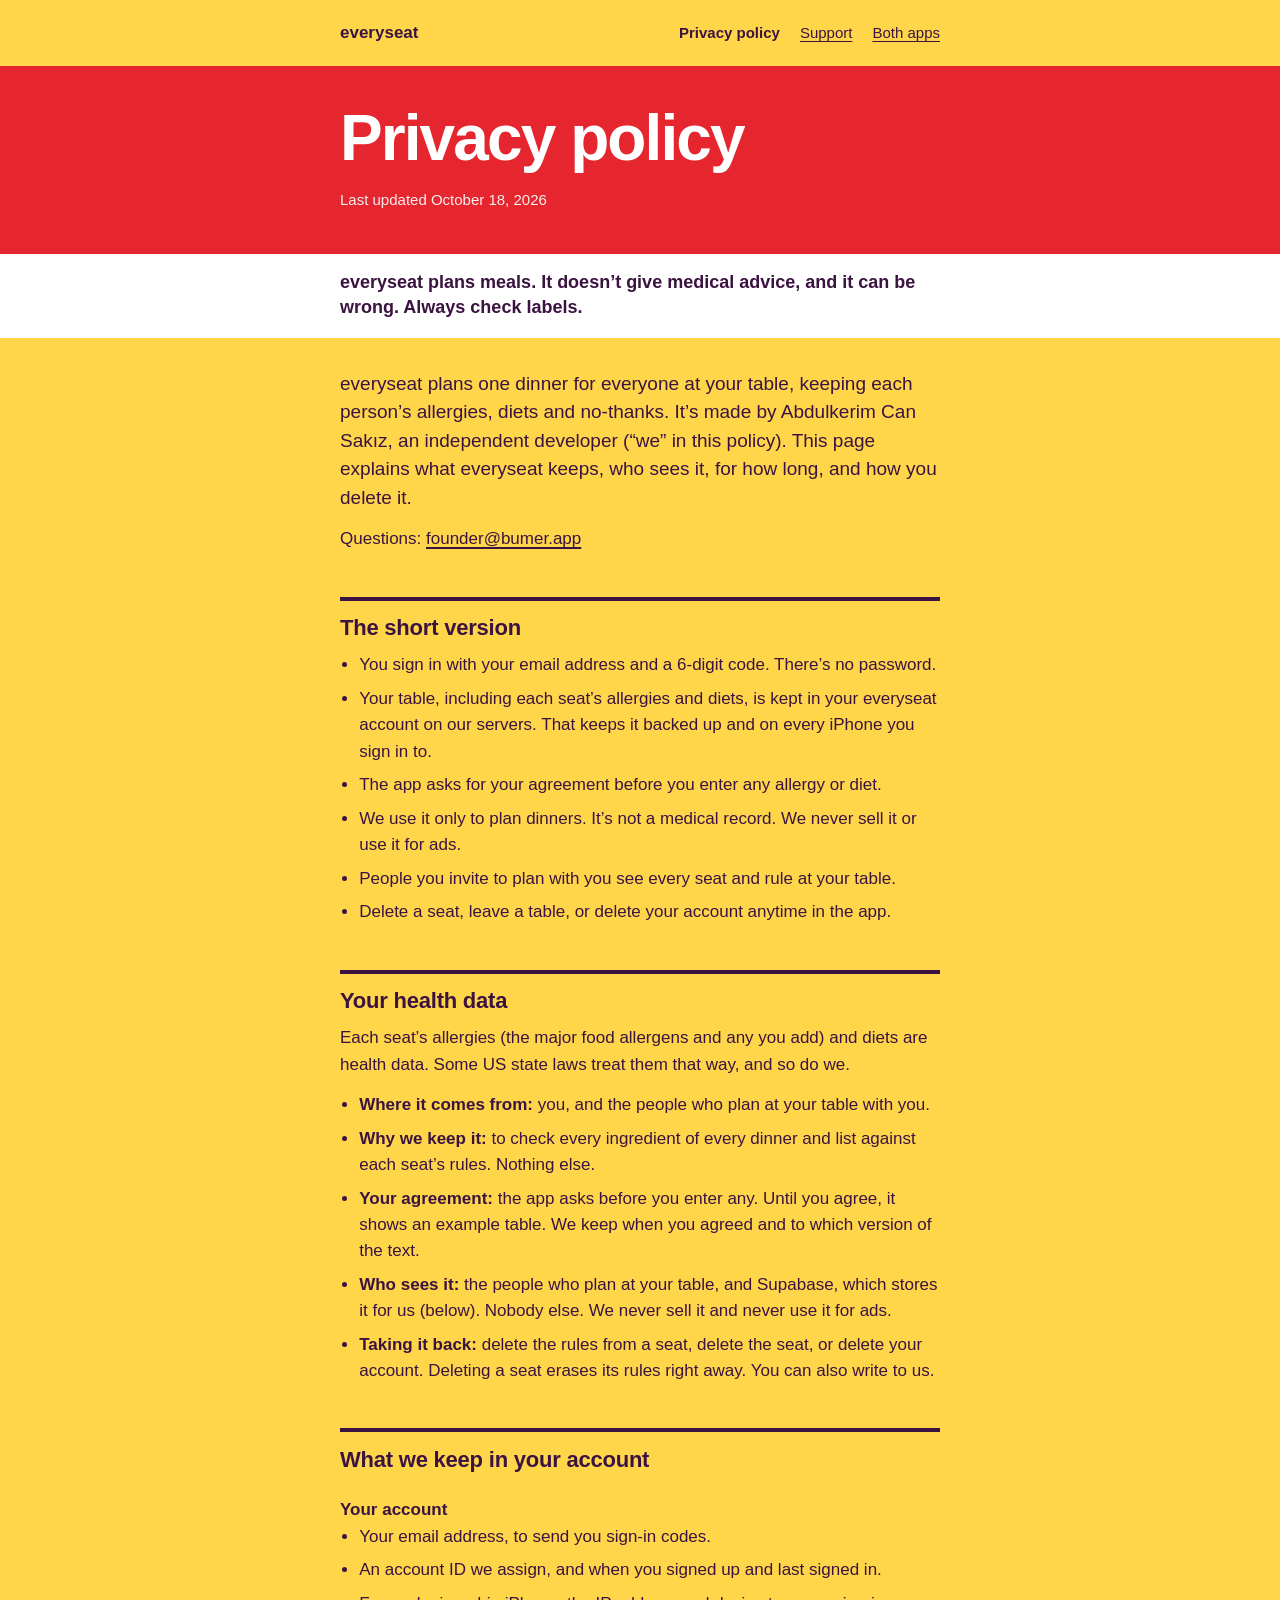
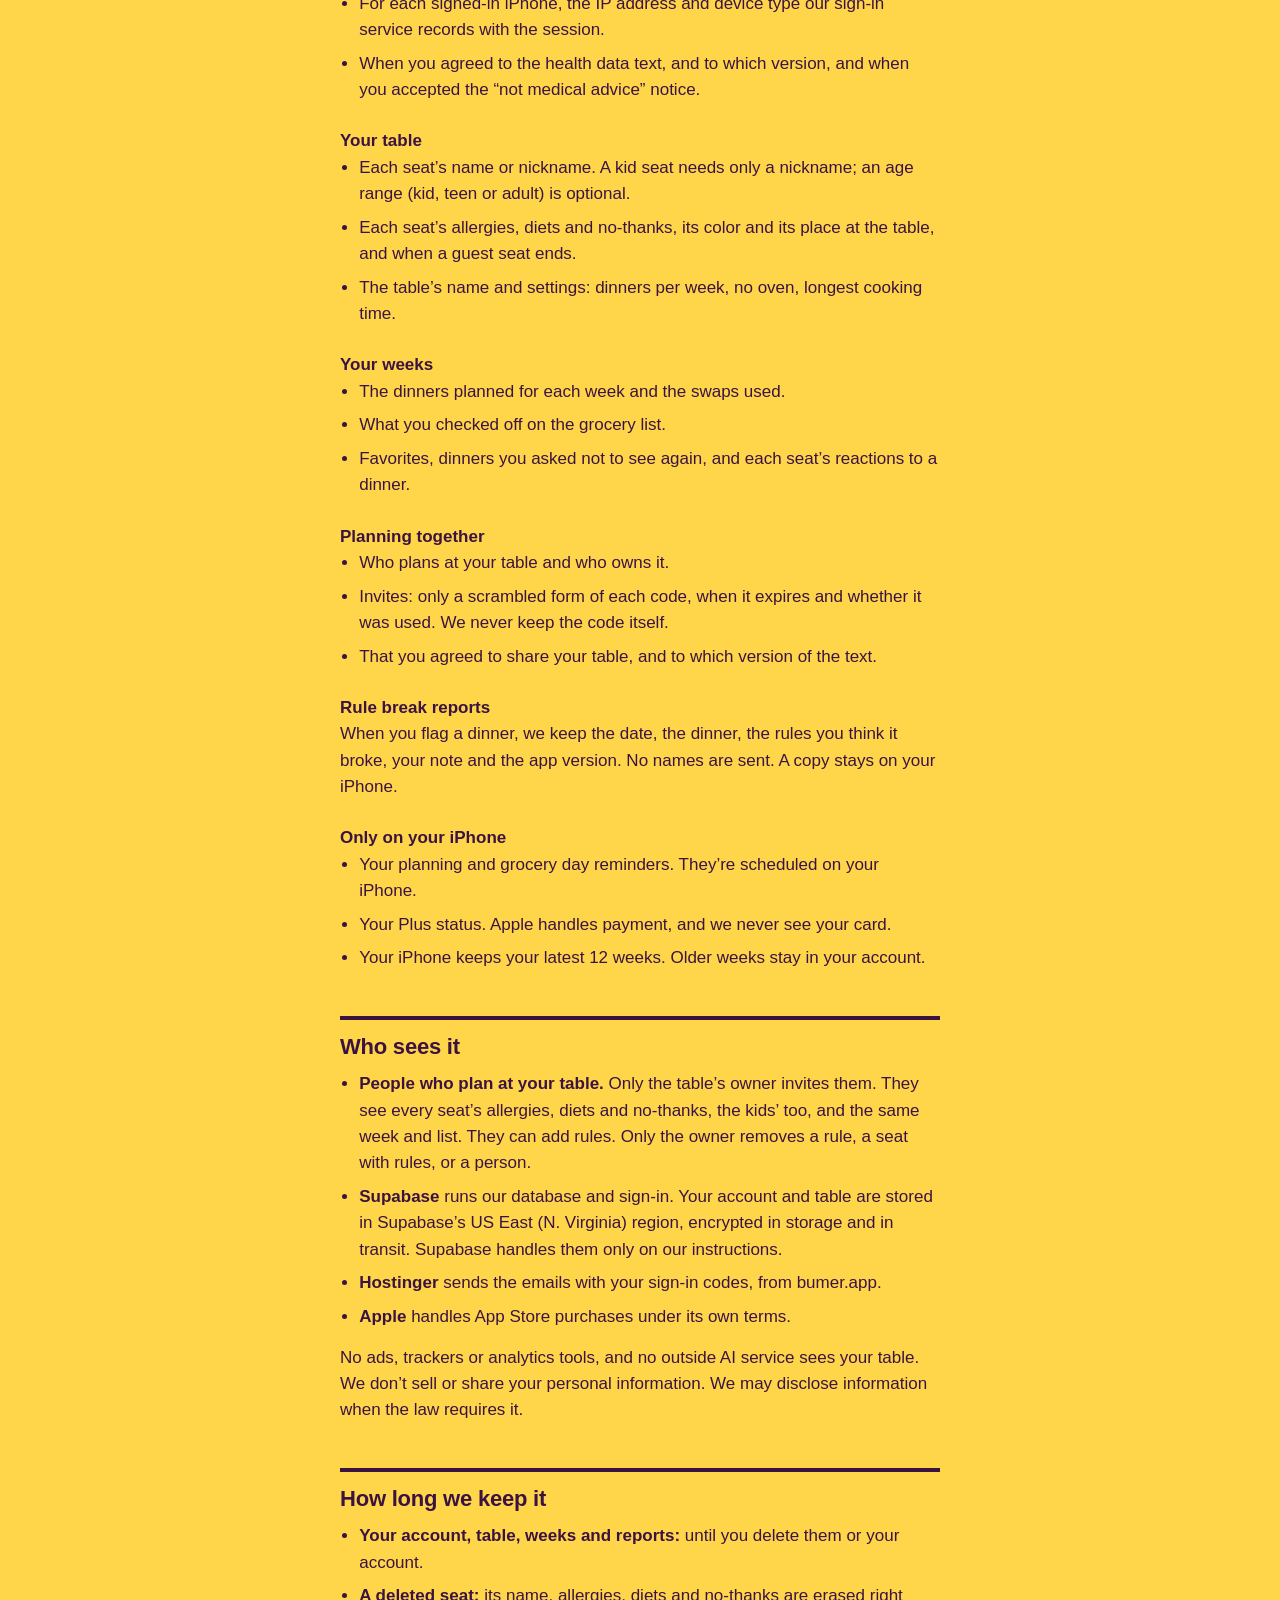
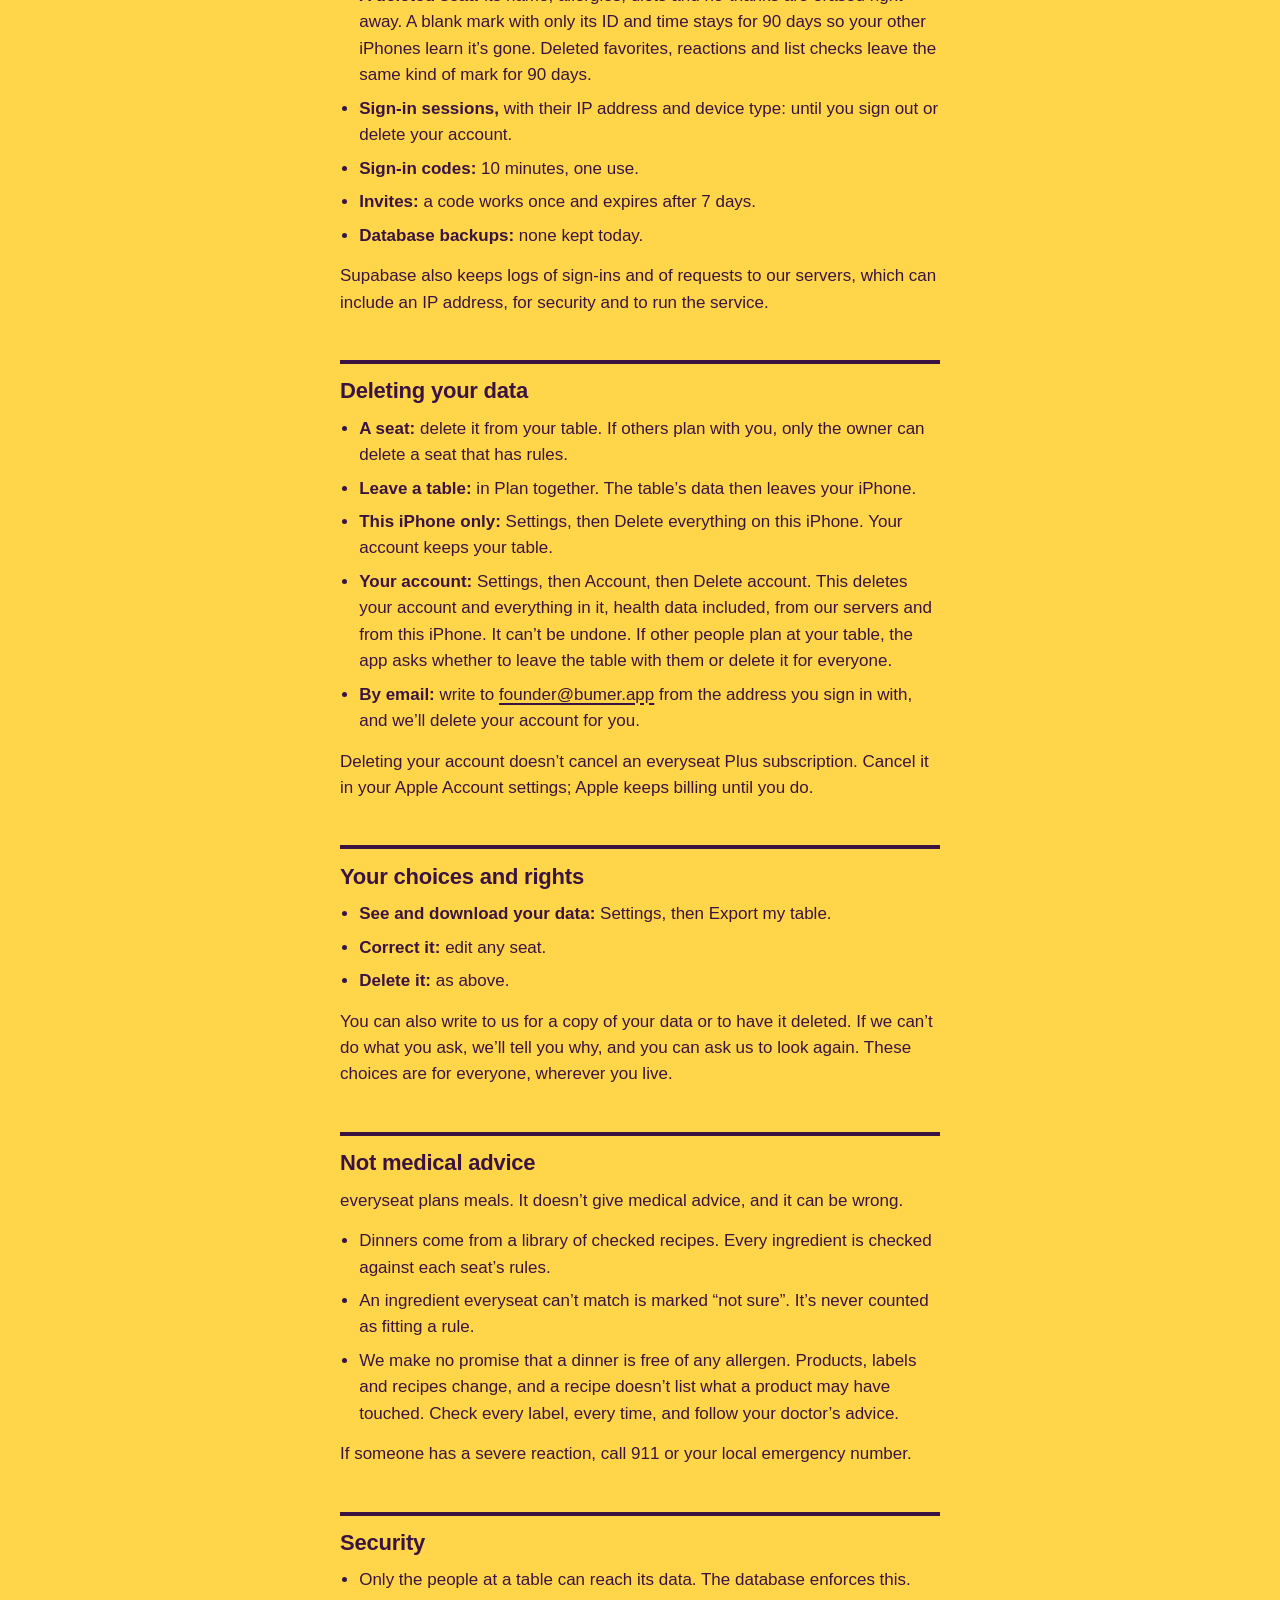
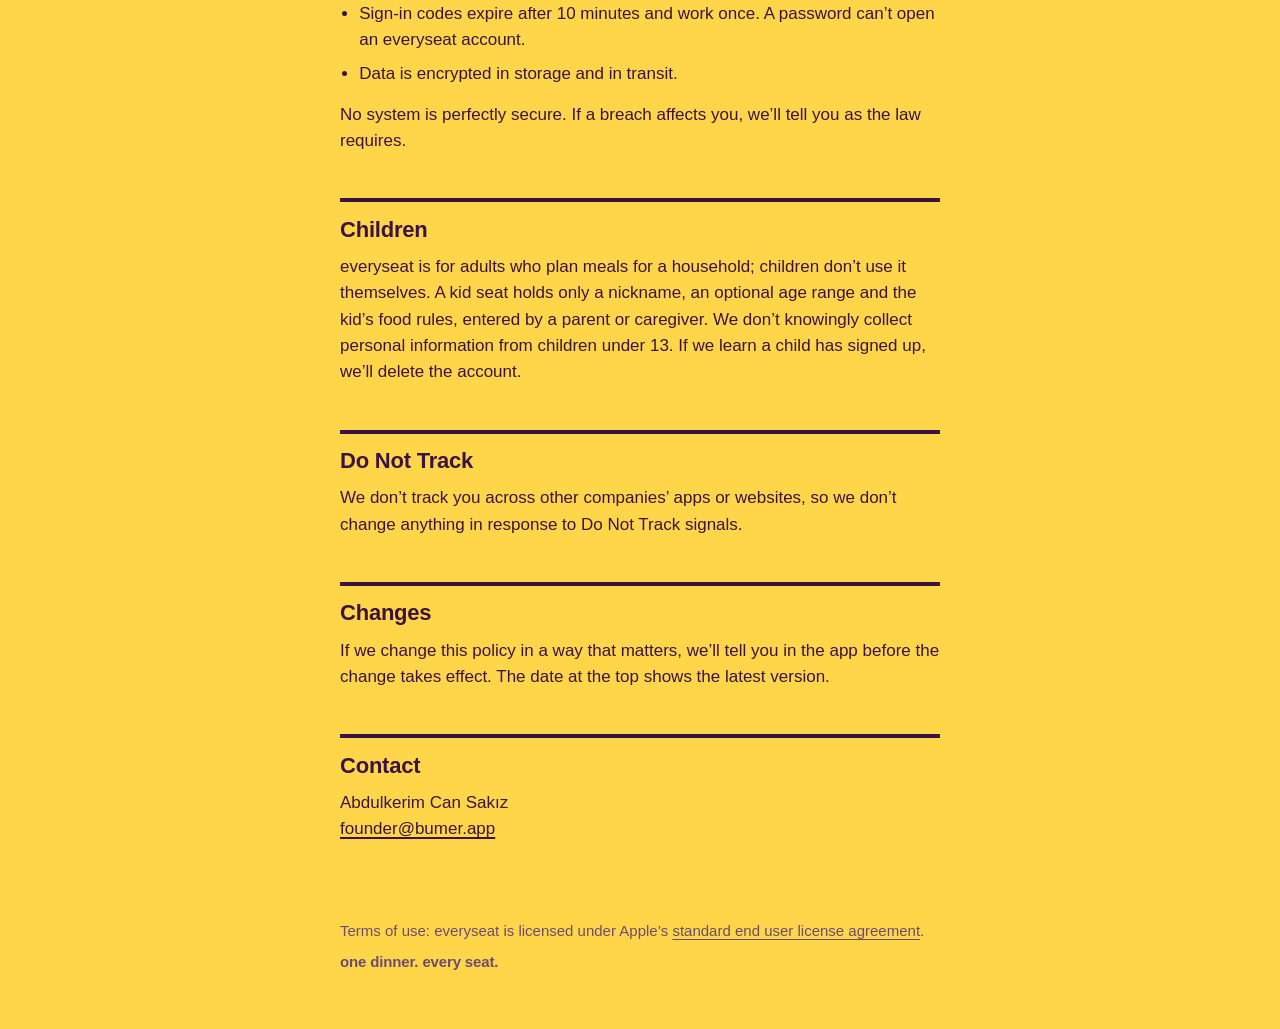
==== everyseat/privacy/index.html @ ba34c402 "warranzo ve everyseat yasal ve destek sayfaları Co-Authored-By: Claude Opus 5.5 <noreply@anthropic.c" ====
<!doctype html>
<html lang="en">
<head>
<meta charset="utf-8">
<meta name="viewport" content="width=device-width, initial-scale=1">
<meta name="color-scheme" content="light dark">
<title>everyseat privacy policy</title>
<meta name="description" content="What everyseat keeps, including allergies and diets, who sees it, for how long, and how you delete it.">
<link rel="stylesheet" href="../../assets/site.css">
</head>
<body class="e">
<div class="wrap">
  <nav class="bar" aria-label="everyseat pages">
    <span class="app">everyseat</span>
    <a href="./" aria-current="page">Privacy policy</a>
    <a href="../support/">Support</a>
    <a href="../../">Both apps</a>
  </nav>
</div>

<header class="band">
  <div class="wrap">
    <h1>Privacy policy</h1>
    <p class="updated">Last updated October 18, 2026</p>
  </div>
</header>
<div class="strip">
  <div class="wrap">
    <p>everyseat plans meals. It doesn’t give medical advice, and it can be wrong. Always check labels.</p>
  </div>
</div>

<div class="wrap">
  <main>
    <p class="lead" style="margin-top:2rem">everyseat plans one dinner for everyone at your table, keeping each person’s allergies, diets and no-thanks. It’s made by Abdulkerim Can Sakız, an independent developer (“we” in this policy). This page explains what everyseat keeps, who sees it, for how long, and how you delete it.</p>
    <p>Questions: <a href="mailto:founder@bumer.app">founder@bumer.app</a></p>

    <h2 id="short">The short version</h2>
    <ul>
      <li>You sign in with your email address and a 6-digit code. There’s no password.</li>
      <li>Your table, including each seat’s allergies and diets, is kept in your everyseat account on our servers. That keeps it backed up and on every iPhone you sign in to.</li>
      <li>The app asks for your agreement before you enter any allergy or diet.</li>
      <li>We use it only to plan dinners. It’s not a medical record. We never sell it or use it for ads.</li>
      <li>People you invite to plan with you see every seat and rule at your table.</li>
      <li>Delete a seat, leave a table, or delete your account anytime in the app.</li>
    </ul>

    <h2 id="health-data">Your health data</h2>
    <p>Each seat’s allergies (the major food allergens and any you add) and diets are health data. Some US state laws treat them that way, and so do we.</p>
    <ul>
      <li><strong>Where it comes from:</strong> you, and the people who plan at your table with you.</li>
      <li><strong>Why we keep it:</strong> to check every ingredient of every dinner and list against each seat’s rules. Nothing else.</li>
      <li><strong>Your agreement:</strong> the app asks before you enter any. Until you agree, it shows an example table. We keep when you agreed and to which version of the text.</li>
      <li><strong>Who sees it:</strong> the people who plan at your table, and Supabase, which stores it for us (below). Nobody else. We never sell it and never use it for ads.</li>
      <li><strong>Taking it back:</strong> delete the rules from a seat, delete the seat, or delete your account. Deleting a seat erases its rules right away. You can also write to us.</li>
    </ul>

    <h2 id="account">What we keep in your account</h2>
    <h3>Your account</h3>
    <ul>
      <li>Your email address, to send you sign-in codes.</li>
      <li>An account ID we assign, and when you signed up and last signed in.</li>
      <li>For each signed-in iPhone, the IP address and device type our sign-in service records with the session.</li>
      <li>When you agreed to the health data text, and to which version, and when you accepted the “not medical advice” notice.</li>
    </ul>

    <h3>Your table</h3>
    <ul>
      <li>Each seat’s name or nickname. A kid seat needs only a nickname; an age range (kid, teen or adult) is optional.</li>
      <li>Each seat’s allergies, diets and no-thanks, its color and its place at the table, and when a guest seat ends.</li>
      <li>The table’s name and settings: dinners per week, no oven, longest cooking time.</li>
    </ul>

    <h3>Your weeks</h3>
    <ul>
      <li>The dinners planned for each week and the swaps used.</li>
      <li>What you checked off on the grocery list.</li>
      <li>Favorites, dinners you asked not to see again, and each seat’s reactions to a dinner.</li>
    </ul>

    <h3>Planning together</h3>
    <ul>
      <li>Who plans at your table and who owns it.</li>
      <li>Invites: only a scrambled form of each code, when it expires and whether it was used. We never keep the code itself.</li>
      <li>That you agreed to share your table, and to which version of the text.</li>
    </ul>

    <h3>Rule break reports</h3>
    <p>When you flag a dinner, we keep the date, the dinner, the rules you think it broke, your note and the app version. No names are sent. A copy stays on your iPhone.</p>

    <h3>Only on your iPhone</h3>
    <ul>
      <li>Your planning and grocery day reminders. They’re scheduled on your iPhone.</li>
      <li>Your Plus status. Apple handles payment, and we never see your card.</li>
      <li>Your iPhone keeps your latest 12 weeks. Older weeks stay in your account.</li>
    </ul>

    <h2 id="who">Who sees it</h2>
    <ul>
      <li><strong>People who plan at your table.</strong> Only the table’s owner invites them. They see every seat’s allergies, diets and no-thanks, the kids’ too, and the same week and list. They can add rules. Only the owner removes a rule, a seat with rules, or a person.</li>
      <li><strong>Supabase</strong> runs our database and sign-in. Your account and table are stored in Supabase’s US East (N. Virginia) region, encrypted in storage and in transit. Supabase handles them only on our instructions.</li>
      <li><strong>Hostinger</strong> sends the emails with your sign-in codes, from bumer.app.</li>
      <li><strong>Apple</strong> handles App Store purchases under its own terms.</li>
    </ul>
    <p>No ads, trackers or analytics tools, and no outside AI service sees your table. We don’t sell or share your personal information. We may disclose information when the law requires it.</p>

    <h2 id="retention">How long we keep it</h2>
    <ul>
      <li><strong>Your account, table, weeks and reports:</strong> until you delete them or your account.</li>
      <li><strong>A deleted seat:</strong> its name, allergies, diets and no-thanks are erased right away. A blank mark with only its ID and time stays for 90 days so your other iPhones learn it’s gone. Deleted favorites, reactions and list checks leave the same kind of mark for 90 days.</li>
      <li><strong>Sign-in sessions,</strong> with their IP address and device type: until you sign out or delete your account.</li>
      <li><strong>Sign-in codes:</strong> 10 minutes, one use.</li>
      <li><strong>Invites:</strong> a code works once and expires after 7 days.</li>
      <li><strong>Database backups:</strong> none kept today.</li>
    </ul>
    <p>Supabase also keeps logs of sign-ins and of requests to our servers, which can include an IP address, for security and to run the service.</p>

    <h2 id="delete">Deleting your data</h2>
    <ul>
      <li><strong>A seat:</strong> delete it from your table. If others plan with you, only the owner can delete a seat that has rules.</li>
      <li><strong>Leave a table:</strong> in Plan together. The table’s data then leaves your iPhone.</li>
      <li><strong>This iPhone only:</strong> Settings, then Delete everything on this iPhone. Your account keeps your table.</li>
      <li><strong>Your account:</strong> Settings, then Account, then Delete account. This deletes your account and everything in it, health data included, from our servers and from this iPhone. It can’t be undone. If other people plan at your table, the app asks whether to leave the table with them or delete it for everyone.</li>
      <li><strong>By email:</strong> write to <a href="mailto:founder@bumer.app">founder@bumer.app</a> from the address you sign in with, and we’ll delete your account for you.</li>
    </ul>
    <p>Deleting your account doesn’t cancel an everyseat Plus subscription. Cancel it in your Apple Account settings; Apple keeps billing until you do.</p>

    <h2 id="rights">Your choices and rights</h2>
    <ul>
      <li><strong>See and download your data:</strong> Settings, then Export my table.</li>
      <li><strong>Correct it:</strong> edit any seat.</li>
      <li><strong>Delete it:</strong> as above.</li>
    </ul>
    <p>You can also write to us for a copy of your data or to have it deleted. If we can’t do what you ask, we’ll tell you why, and you can ask us to look again. These choices are for everyone, wherever you live.</p>

    <h2 id="not-medical">Not medical advice</h2>
    <p>everyseat plans meals. It doesn’t give medical advice, and it can be wrong.</p>
    <ul>
      <li>Dinners come from a library of checked recipes. Every ingredient is checked against each seat’s rules.</li>
      <li>An ingredient everyseat can’t match is marked “not sure”. It’s never counted as fitting a rule.</li>
      <li>We make no promise that a dinner is free of any allergen. Products, labels and recipes change, and a recipe doesn’t list what a product may have touched. Check every label, every time, and follow your doctor’s advice.</li>
    </ul>
    <p>If someone has a severe reaction, call 911 or your local emergency number.</p>

    <h2 id="security">Security</h2>
    <ul>
      <li>Only the people at a table can reach its data. The database enforces this.</li>
      <li>Sign-in codes expire after 10 minutes and work once. A password can’t open an everyseat account.</li>
      <li>Data is encrypted in storage and in transit.</li>
    </ul>
    <p>No system is perfectly secure. If a breach affects you, we’ll tell you as the law requires.</p>

    <h2 id="children">Children</h2>
    <p>everyseat is for adults who plan meals for a household; children don’t use it themselves. A kid seat holds only a nickname, an optional age range and the kid’s food rules, entered by a parent or caregiver. We don’t knowingly collect personal information from children under 13. If we learn a child has signed up, we’ll delete the account.</p>

    <h2 id="dnt">Do Not Track</h2>
    <p>We don’t track you across other companies’ apps or websites, so we don’t change anything in response to Do Not Track signals.</p>

    <h2 id="changes">Changes</h2>
    <p>If we change this policy in a way that matters, we’ll tell you in the app before the change takes effect. The date at the top shows the latest version.</p>

    <h2 id="contact">Contact</h2>
    <p>Abdulkerim Can Sakız<br><a href="mailto:founder@bumer.app">founder@bumer.app</a></p>
  </main>

  <footer>
    <p>Terms of use: everyseat is licensed under Apple’s <a href="https://www.apple.com/legal/internet-services/itunes/dev/stdeula/">standard end user license agreement</a>.</p>
    <p class="signoff">one dinner. every seat.</p>
  </footer>
</div>
</body>
</html>
---- assets/site.css ----
/* legal.bumer.app: privacy and support pages for warranzo and everyseat.
   No external fonts or scripts. Each app page wears its app's own colors
   (warranzo: src/theme/tokens.ts in fis-garanti-arsivi/app; everyseat: src/theme/tokens.ts in safeweek-menu/app). */

/* ---------- Base ---------- */

*,
*::before,
*::after {
  box-sizing: border-box;
}

html {
  -webkit-text-size-adjust: 100%;
  text-size-adjust: 100%;
}

body {
  margin: 0;
  font-family: -apple-system, BlinkMacSystemFont, "SF Pro Text", "Segoe UI", Roboto, "Helvetica Neue", Arial, sans-serif;
  font-size: 1.0625rem; /* 17px, the iOS body size */
  line-height: 1.55;
  background: var(--page);
  color: var(--ink);
  text-rendering: optimizeLegibility;
}

.wrap {
  max-width: 40rem;
  margin: 0 auto;
  padding: 0 1.25rem;
}

h1,
h2,
h3 {
  line-height: 1.15;
  margin: 0;
}

h1 {
  font-size: clamp(2.25rem, 8vw, 3.25rem);
  font-weight: 800;
  letter-spacing: -0.02em;
}

h2 {
  font-size: 1.375rem;
  font-weight: 750;
  letter-spacing: -0.01em;
  margin-top: 2.75rem;
  margin-bottom: 0.75rem;
}

h3 {
  font-size: 1.0625rem;
  font-weight: 700;
  margin-top: 1.75rem;
  margin-bottom: 0.25rem;
}

p {
  margin: 0 0 0.9rem;
}

ul {
  margin: 0 0 0.9rem;
  padding-left: 1.2rem;
}

li {
  margin-bottom: 0.45rem;
}

li::marker {
  color: var(--marker);
}

a {
  color: inherit;
  text-decoration-thickness: 0.09em;
  text-underline-offset: 0.18em;
}

a:hover {
  text-decoration-thickness: 0.16em;
}

:focus-visible {
  outline: 3px solid var(--focus);
  outline-offset: 3px;
  border-radius: 2px;
}

strong {
  font-weight: 700;
}

.quiet {
  color: var(--ink-2);
}

.small {
  font-size: 0.9375rem;
}

/* Site bar: which app, which page. Plain text links, no chips. */
.bar {
  display: flex;
  flex-wrap: wrap;
  align-items: baseline;
  gap: 0.35rem 1.25rem;
  padding-top: 1.25rem;
  padding-bottom: 1.25rem;
  font-size: 0.9375rem;
}

.bar .app {
  font-weight: 800;
  font-size: 1.0625rem;
  text-decoration: none;
  margin-right: auto;
}

.bar a[aria-current="page"] {
  text-decoration: none;
  font-weight: 700;
}

.updated {
  margin-top: 0.75rem;
  color: var(--ink-2);
  font-size: 0.9375rem;
}

.lead {
  font-size: 1.1875rem;
  line-height: 1.5;
}

footer {
  margin-top: 3.5rem;
  padding-top: 1.25rem;
  padding-bottom: 3rem;
  font-size: 0.9375rem;
  color: var(--ink-2);
}

footer p {
  margin-bottom: 0.5rem;
}

/* Questions on support pages: a question is a heading, the answer sits right under it. */
.faq h3 {
  margin-top: 2rem;
}

/* ---------- warranzo: mint page, Deep Teal ink, thermal-paper receipt ---------- */

.w {
  --page: #a7ebdd; /* mint */
  --ink: #0b3b3a; /* Deep Teal */
  --ink-2: #326763; /* secondary text */
  --marker: #1e7a5e; /* emerald */
  --focus: #0b3b3a;
  --paper: #ffffff;
  --paper-ink: #0b3b3a;
  --paper-ink-2: #326763;
  --leader: #0b3b3a;
  --perf: rgba(11, 59, 58, 0.45);
}

.w header.top {
  padding-bottom: 0.5rem;
}

.w main > .lead:first-child {
  margin-top: 1rem;
}

/* The dotted perforation, as on warranzo's receipts. */
.w .perf {
  height: 4px;
  margin: 2.5rem 0 0;
  background-image: radial-gradient(circle, var(--perf) 1.4px, transparent 1.6px);
  background-size: 9px 4px;
  background-repeat: repeat-x;
  border: 0;
}

.w h2 {
  margin-top: 2.5rem;
}

/* The retention ledger is printed on thermal paper with a torn foot. */
.receipt {
  position: relative;
  background: var(--paper);
  color: var(--paper-ink);
  margin: 1.25rem -0.25rem 2.25rem;
  padding: 1.5rem 1.25rem 2rem;
  /* Torn foot: a zigzag cut from the bottom edge. */
  --tooth: 12px;
  -webkit-mask:
    linear-gradient(#000 0 0) top / 100% calc(100% - var(--tooth)) no-repeat,
    conic-gradient(from -45deg at bottom, #0000, #000 1deg 89deg, #0000 90deg) bottom / calc(var(--tooth) * 2) var(--tooth) repeat-x;
  mask:
    linear-gradient(#000 0 0) top / 100% calc(100% - var(--tooth)) no-repeat,
    conic-gradient(from -45deg at bottom, #0000, #000 1deg 89deg, #0000 90deg) bottom / calc(var(--tooth) * 2) var(--tooth) repeat-x;
}

.receipt h2 {
  margin-top: 0;
  font-size: 1.25rem;
}

.receipt .note {
  color: var(--paper-ink-2);
  font-size: 0.9375rem;
  margin: 0.15rem 0 0;
}

.ledger {
  margin: 0.75rem 0 0;
  padding: 0;
}

.ledger > div {
  padding: 0.7rem 0;
  border-top: 1px dashed rgba(11, 59, 58, 0.25);
}

.ledger > div:first-child {
  border-top: 0;
}

/* Term ······ value, wrapping cleanly at narrow widths. */
.ledger .row {
  display: flex;
  align-items: baseline;
  gap: 0.4rem;
}

.ledger dt {
  font-weight: 600;
  flex: 0 1 auto;
}

.ledger .row::after {
  content: "";
  order: 2;
  flex: 1 1 1.5rem;
  min-width: 1.5rem;
  border-bottom: 2px dotted var(--leader);
  transform: translateY(-0.3em);
  opacity: 0.55;
}

.ledger dd {
  order: 3;
  margin: 0;
  flex: 0 1 auto;
  text-align: right;
  font-weight: 700;
  font-variant-numeric: tabular-nums;
}

.ledger dt {
  order: 1;
}

@media (max-width: 30rem) {
  .ledger .row {
    flex-wrap: wrap;
  }
  .ledger .row::after {
    display: none;
  }
  .ledger dt {
    font-weight: 500;
  }
  .ledger dd {
    flex-basis: 100%;
    text-align: left;
    margin-top: 0.1rem;
  }
}

.w .signoff {
  font-weight: 800;
  letter-spacing: -0.01em;
  color: var(--ink);
}

@media (prefers-color-scheme: dark) {
  .w {
    --page: #0b3b3a;
    --ink: #ffffff;
    --ink-2: #a7ebdd;
    --marker: #2ac6a2;
    --focus: #a7ebdd;
    --paper: #ebebeb; /* thermal paper at 92% in dark mode */
    --paper-ink: #0b3b3a;
    --paper-ink-2: #326763;
    --leader: #0b3b3a;
    --perf: rgba(167, 235, 221, 0.55);
  }
}

/* ---------- everyseat: butter page, plum ink, cherry band with a white strip ---------- */

.e {
  --page: #ffd64a; /* butter */
  --ink: #3b1340; /* plum */
  --ink-2: #6b4c6f; /* plum 70 */
  --marker: #3b1340;
  --focus: #3b1340;
  --band: #e5262e; /* cherry */
  --band-ink: #ffffff;
  --strip: #ffffff;
  --strip-ink: #3b1340;
  --rule: #3b1340;
}

/* The poster band: the page title on cherry, edge to edge. */
.band {
  background: var(--band);
  color: var(--band-ink);
  padding: 2.25rem 0 1.75rem;
}

.band h1 {
  font-size: clamp(2.5rem, 10vw, 4rem);
  letter-spacing: -0.03em;
}

.band .updated {
  color: var(--band-ink);
  opacity: 0.92;
}

/* The strip stuck under the band carries what matters most on every everyseat page. */
.strip {
  background: var(--strip);
  color: var(--strip-ink);
  padding: 1rem 0 1.1rem;
  font-weight: 650;
  font-size: 1.125rem;
  line-height: 1.4;
}

.strip p {
  margin: 0;
}

/* Sections open on the menu's thick rule. */
.e h2 {
  border-top: 4px solid var(--rule);
  padding-top: 0.9rem;
  margin-top: 2.75rem;
}

.e .bar a.app {
  color: var(--ink);
}

.e .signoff {
  font-weight: 800;
  letter-spacing: -0.01em;
}

@media (prefers-color-scheme: dark) {
  .e {
    --page: #3b1340;
    --ink: #ffffff;
    --ink-2: #e8d6ea; /* lilac */
    --marker: #ffd64a;
    --focus: #ffd64a;
    --strip: #4f2356; /* plum surface */
    --strip-ink: #ffffff;
    --rule: #ffd64a; /* butter only as line and type in dark mode */
  }
}

/* ---------- Index: the two apps side by side, each in its own colors ---------- */

.home {
  --page: #ffffff;
  --ink: #1a1a1a;
  --ink-2: #555555;
  --marker: #1a1a1a;
  --focus: #1a1a1a;
}

.home main {
  padding-top: 3rem;
}

.home h1 {
  font-size: clamp(2rem, 7vw, 2.75rem);
}

.apps {
  display: grid;
  grid-template-columns: 1fr;
  gap: 0;
  margin: 2rem 0 0;
}

@media (min-width: 44rem) {
  .apps {
    grid-template-columns: 1fr 1fr;
  }
}

.app-block {
  padding: 1.75rem 1.5rem 2rem;
}

.app-block h2 {
  margin: 0 0 0.35rem;
  font-size: 1.75rem;
  font-weight: 800;
  border: 0;
  padding: 0;
}

.app-block p {
  margin-bottom: 1rem;
}

.app-block ul {
  list-style: none;
  padding: 0;
  margin: 0;
}

.app-block li {
  margin: 0 0 0.35rem;
  font-weight: 650;
}

.app-block.w-block {
  background: #a7ebdd;
  color: #0b3b3a;
}

.app-block.e-block {
  background: #ffd64a;
  color: #3b1340;
  border-top: 10px solid #e5262e;
}

@media (min-width: 44rem) {
  .app-block.e-block {
    border-top-width: 10px;
  }
}

@media (prefers-color-scheme: dark) {
  .home {
    --page: #161616;
    --ink: #f2f2f2;
    --ink-2: #bdbdbd;
    --marker: #f2f2f2;
    --focus: #f2f2f2;
  }
}

@media print {
  .band,
  .strip,
  .receipt,
  .app-block {
    -webkit-print-color-adjust: exact;
    print-color-adjust: exact;
  }
}
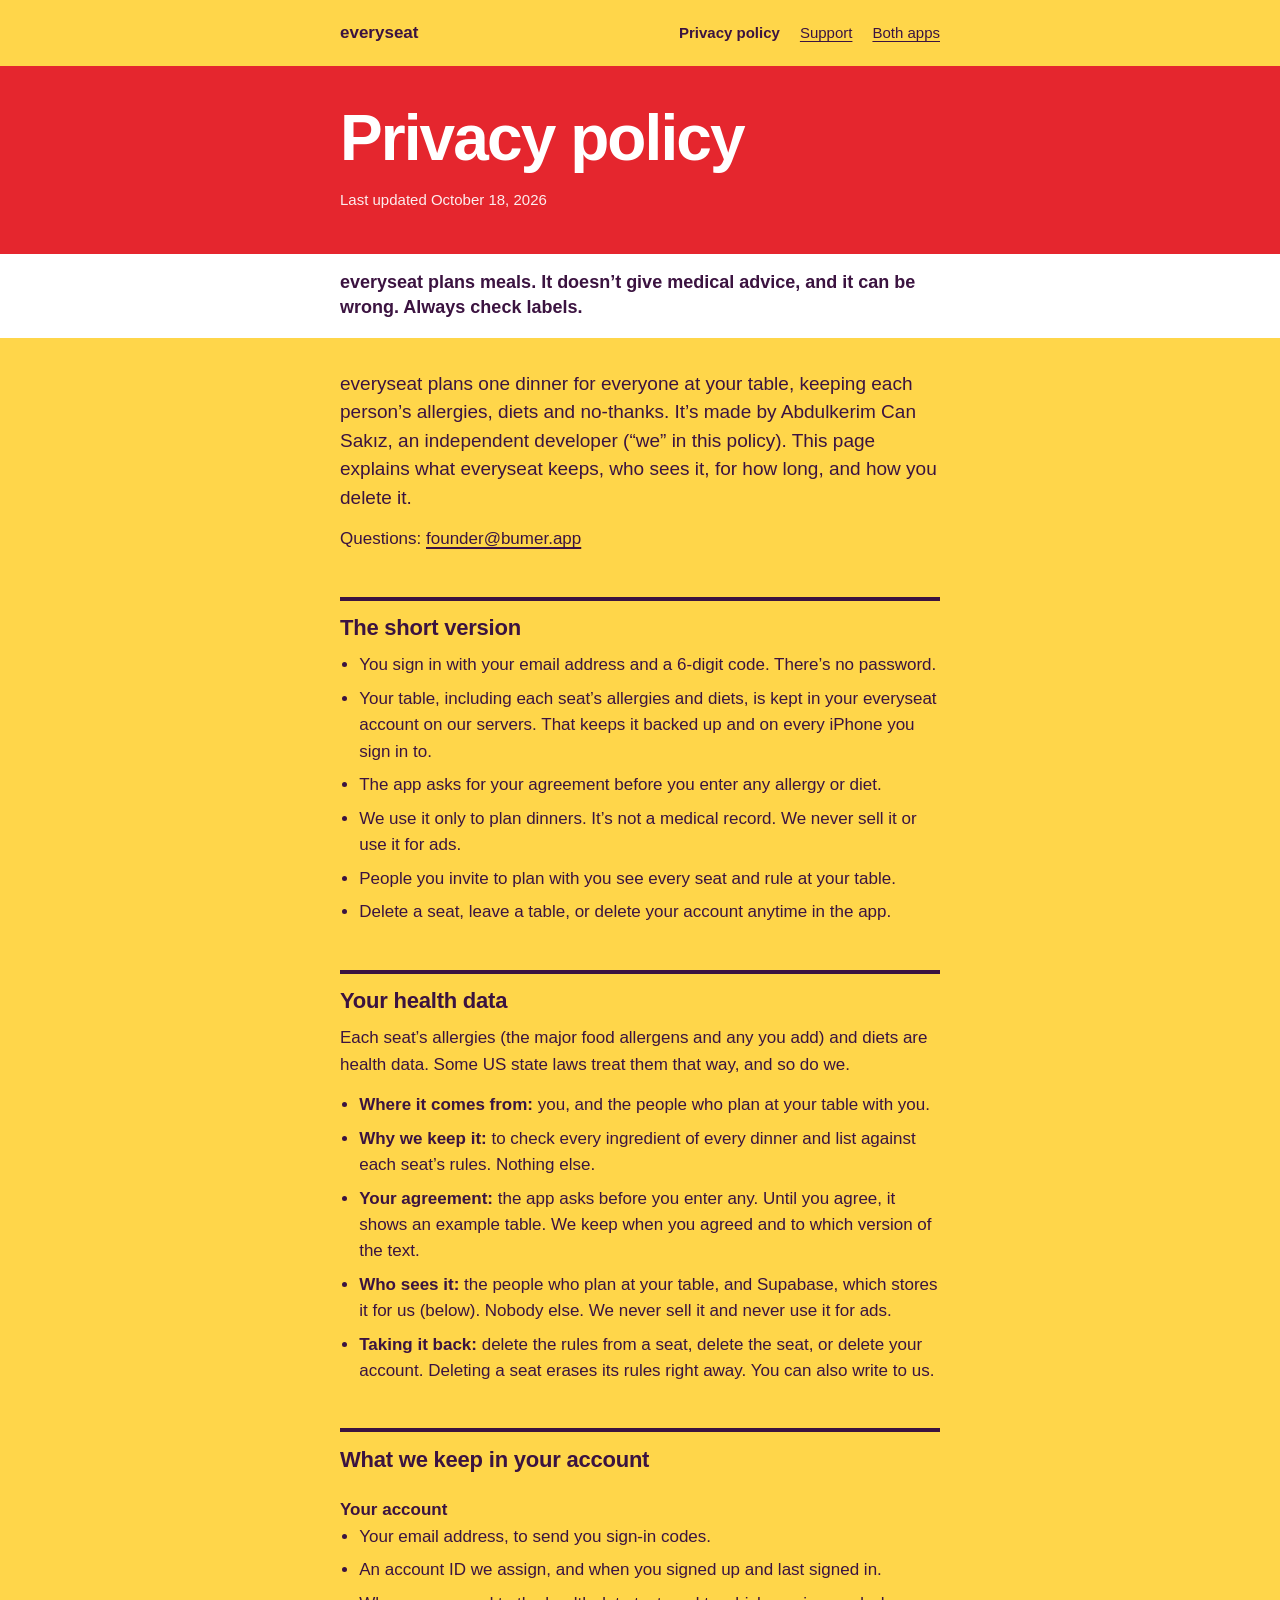
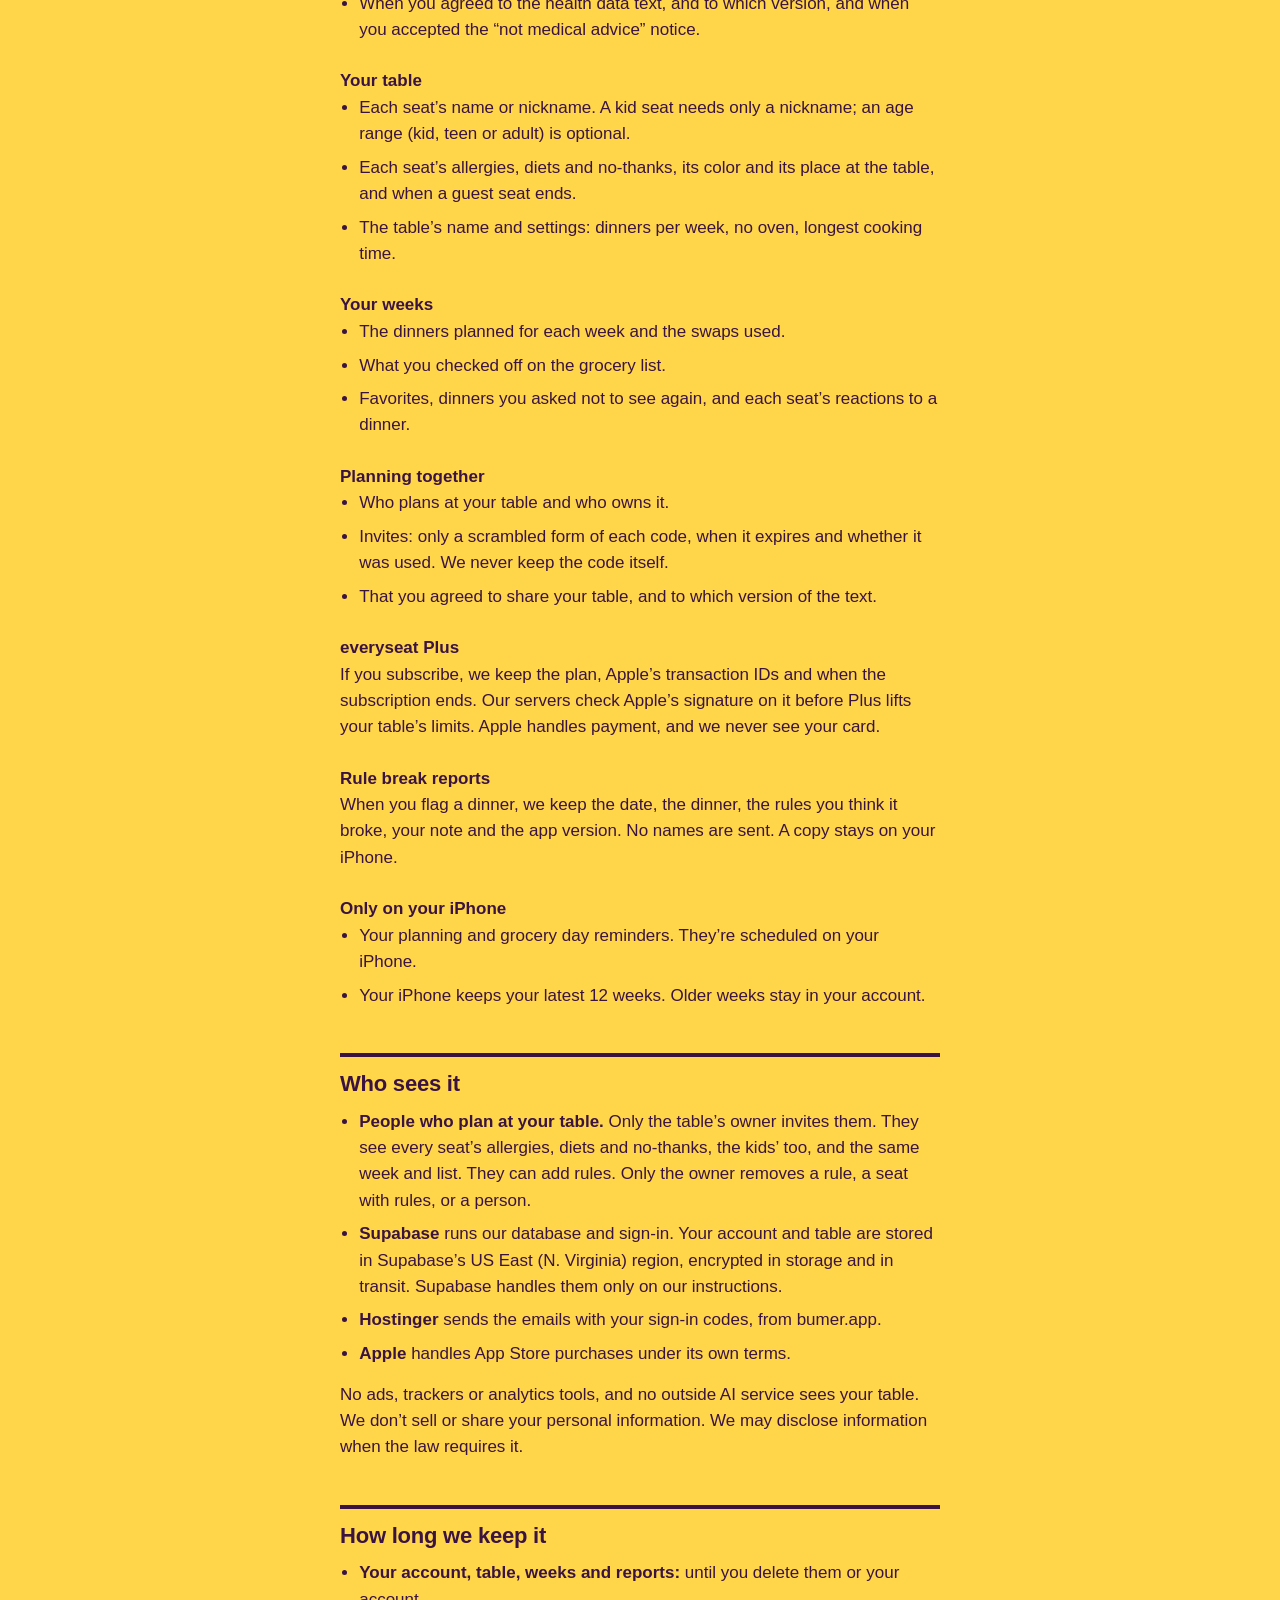
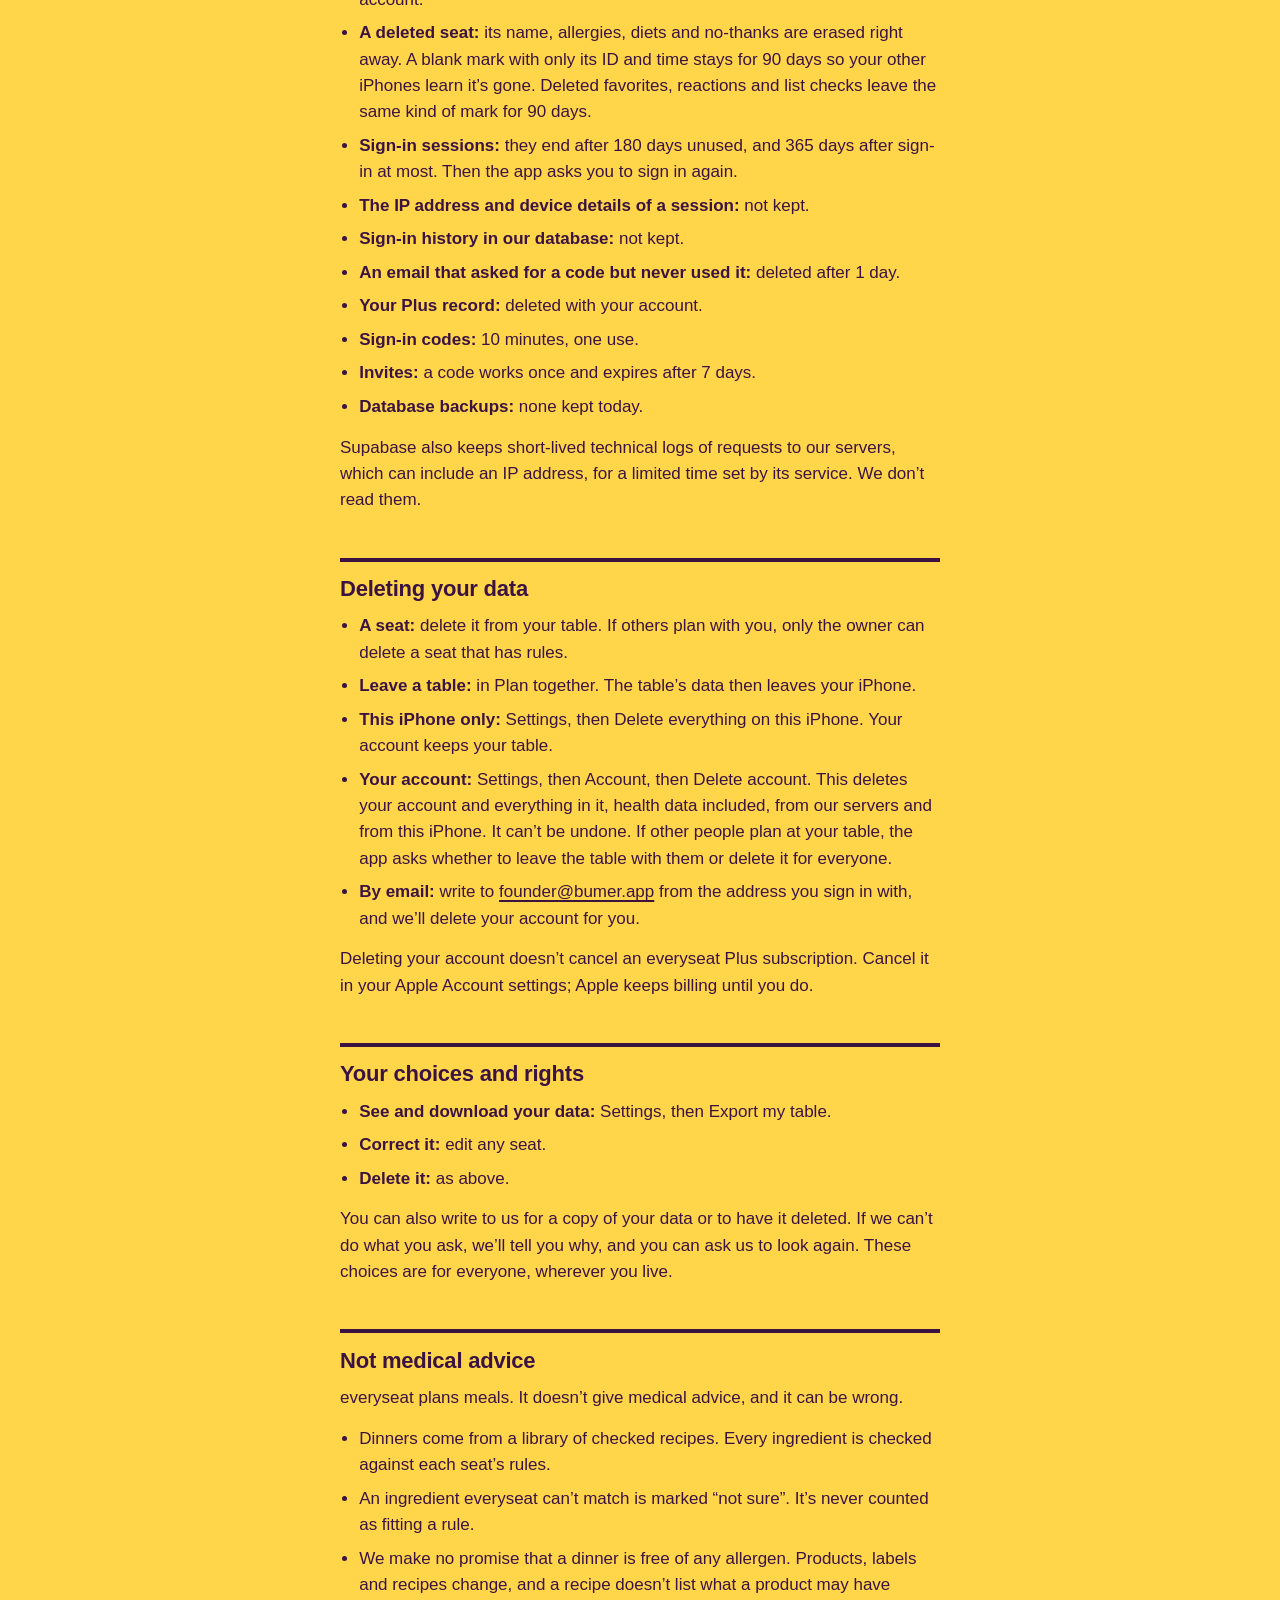
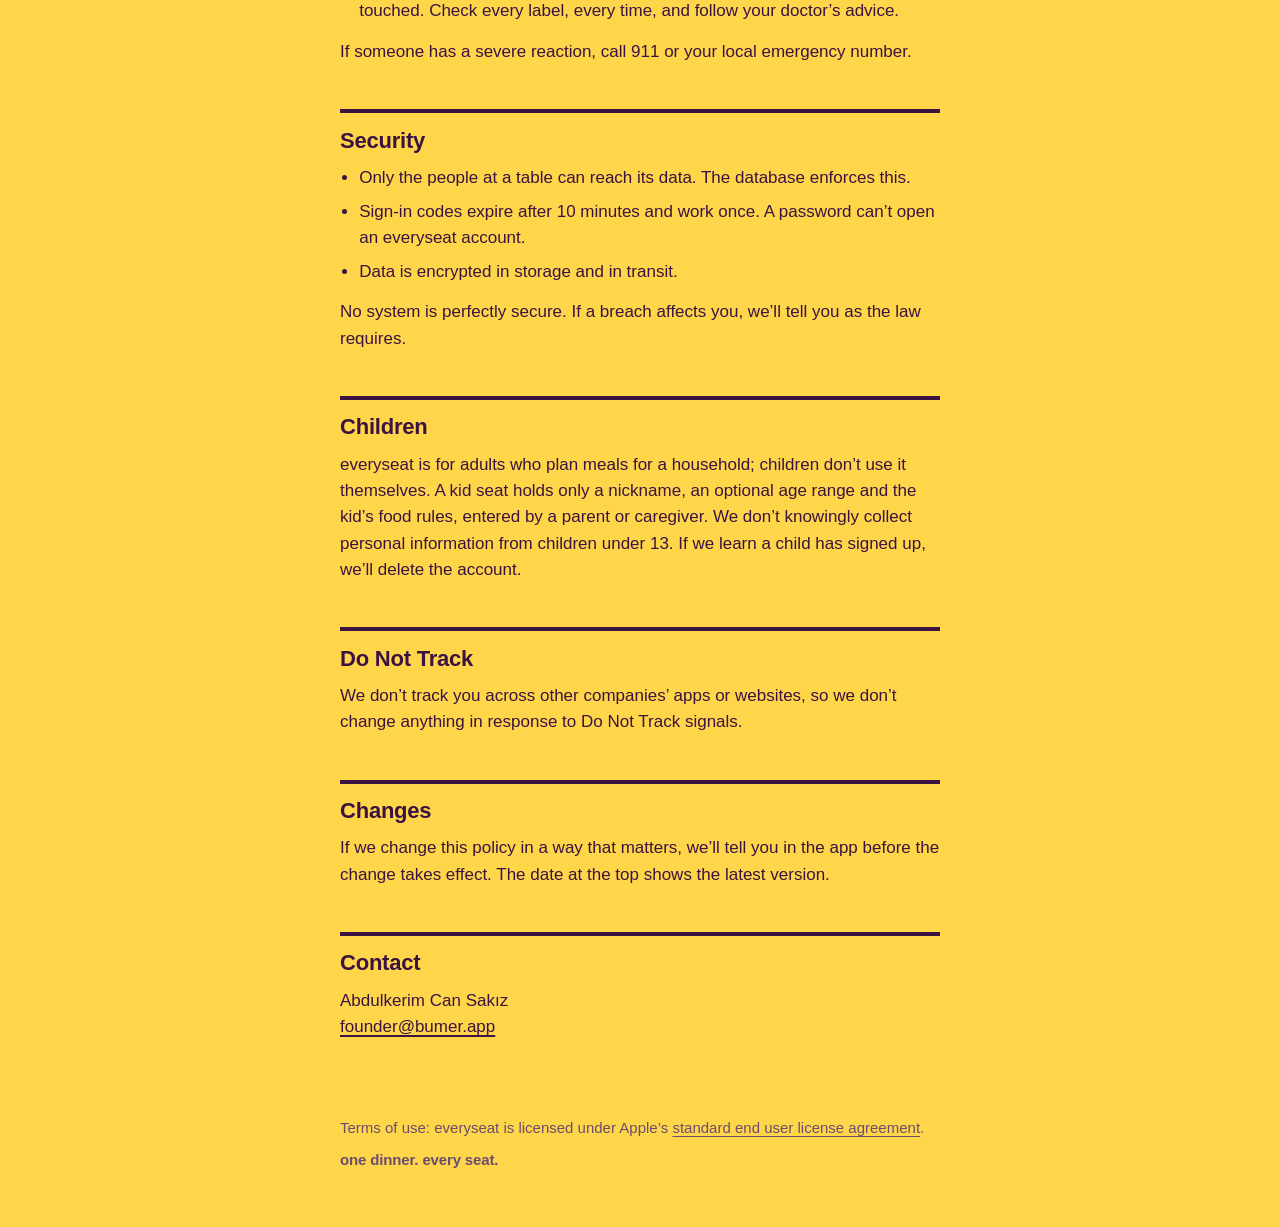
==== commit ceeedf9e: "Privacy pages checked against the live clouds (W4, E4) warranzo: a deleted receipt's files go right " ====
--- a/everyseat/privacy/index.html
+++ b/everyseat/privacy/index.html
@@ -60,7 +60,6 @@
     <ul>
       <li>Your email address, to send you sign-in codes.</li>
       <li>An account ID we assign, and when you signed up and last signed in.</li>
-      <li>For each signed-in iPhone, the IP address and device type our sign-in service records with the session.</li>
       <li>When you agreed to the health data text, and to which version, and when you accepted the “not medical advice” notice.</li>
     </ul>
 
@@ -85,13 +84,15 @@
       <li>That you agreed to share your table, and to which version of the text.</li>
     </ul>
 
+    <h3>everyseat Plus</h3>
+    <p>If you subscribe, we keep the plan, Apple’s transaction IDs and when the subscription ends. Our servers check Apple’s signature on it before Plus lifts your table’s limits. Apple handles payment, and we never see your card.</p>
+
     <h3>Rule break reports</h3>
     <p>When you flag a dinner, we keep the date, the dinner, the rules you think it broke, your note and the app version. No names are sent. A copy stays on your iPhone.</p>
 
     <h3>Only on your iPhone</h3>
     <ul>
       <li>Your planning and grocery day reminders. They’re scheduled on your iPhone.</li>
-      <li>Your Plus status. Apple handles payment, and we never see your card.</li>
       <li>Your iPhone keeps your latest 12 weeks. Older weeks stay in your account.</li>
     </ul>
 
@@ -108,12 +109,16 @@
     <ul>
       <li><strong>Your account, table, weeks and reports:</strong> until you delete them or your account.</li>
       <li><strong>A deleted seat:</strong> its name, allergies, diets and no-thanks are erased right away. A blank mark with only its ID and time stays for 90 days so your other iPhones learn it’s gone. Deleted favorites, reactions and list checks leave the same kind of mark for 90 days.</li>
-      <li><strong>Sign-in sessions,</strong> with their IP address and device type: until you sign out or delete your account.</li>
+      <li><strong>Sign-in sessions:</strong> they end after 180 days unused, and 365 days after sign-in at most. Then the app asks you to sign in again.</li>
+      <li><strong>The IP address and device details of a session:</strong> not kept.</li>
+      <li><strong>Sign-in history in our database:</strong> not kept.</li>
+      <li><strong>An email that asked for a code but never used it:</strong> deleted after 1 day.</li>
+      <li><strong>Your Plus record:</strong> deleted with your account.</li>
       <li><strong>Sign-in codes:</strong> 10 minutes, one use.</li>
       <li><strong>Invites:</strong> a code works once and expires after 7 days.</li>
       <li><strong>Database backups:</strong> none kept today.</li>
     </ul>
-    <p>Supabase also keeps logs of sign-ins and of requests to our servers, which can include an IP address, for security and to run the service.</p>
+    <p>Supabase also keeps short-lived technical logs of requests to our servers, which can include an IP address, for a limited time set by its service. We don’t read them.</p>
 
     <h2 id="delete">Deleting your data</h2>
     <ul>
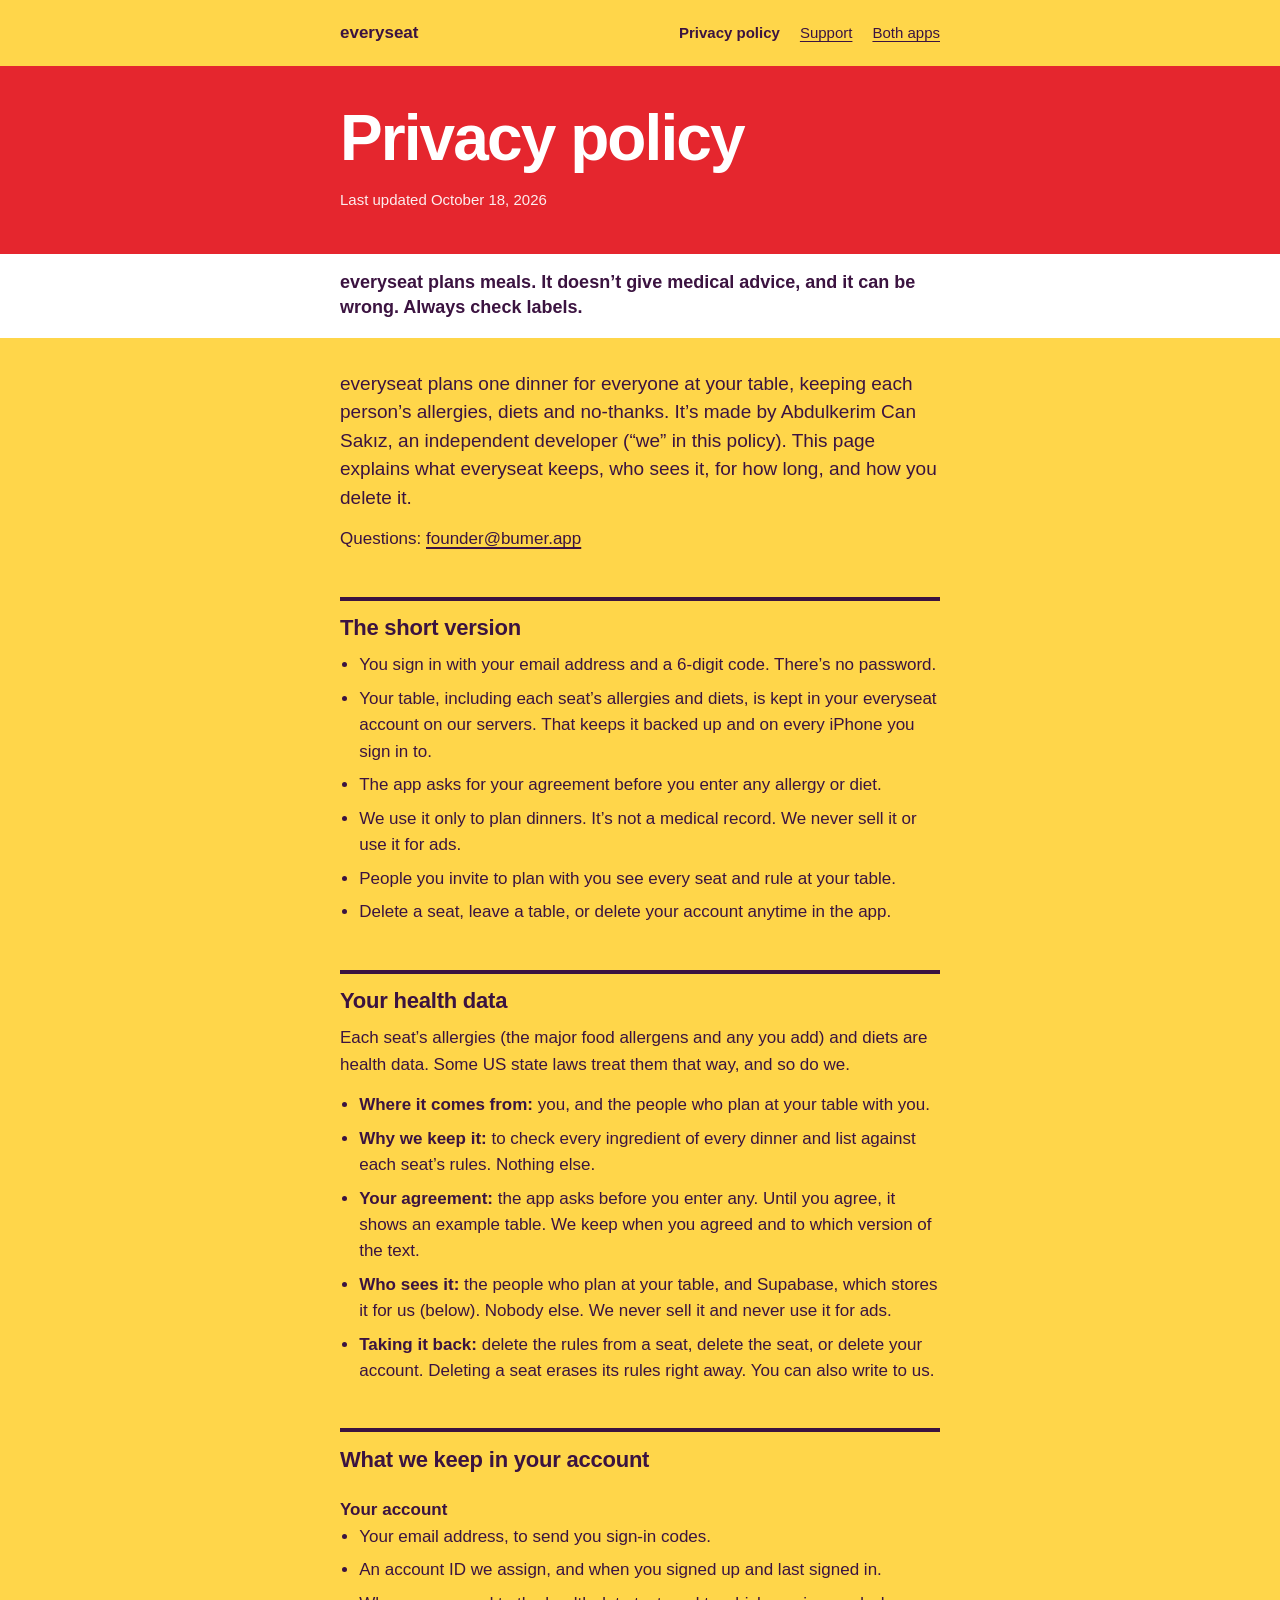
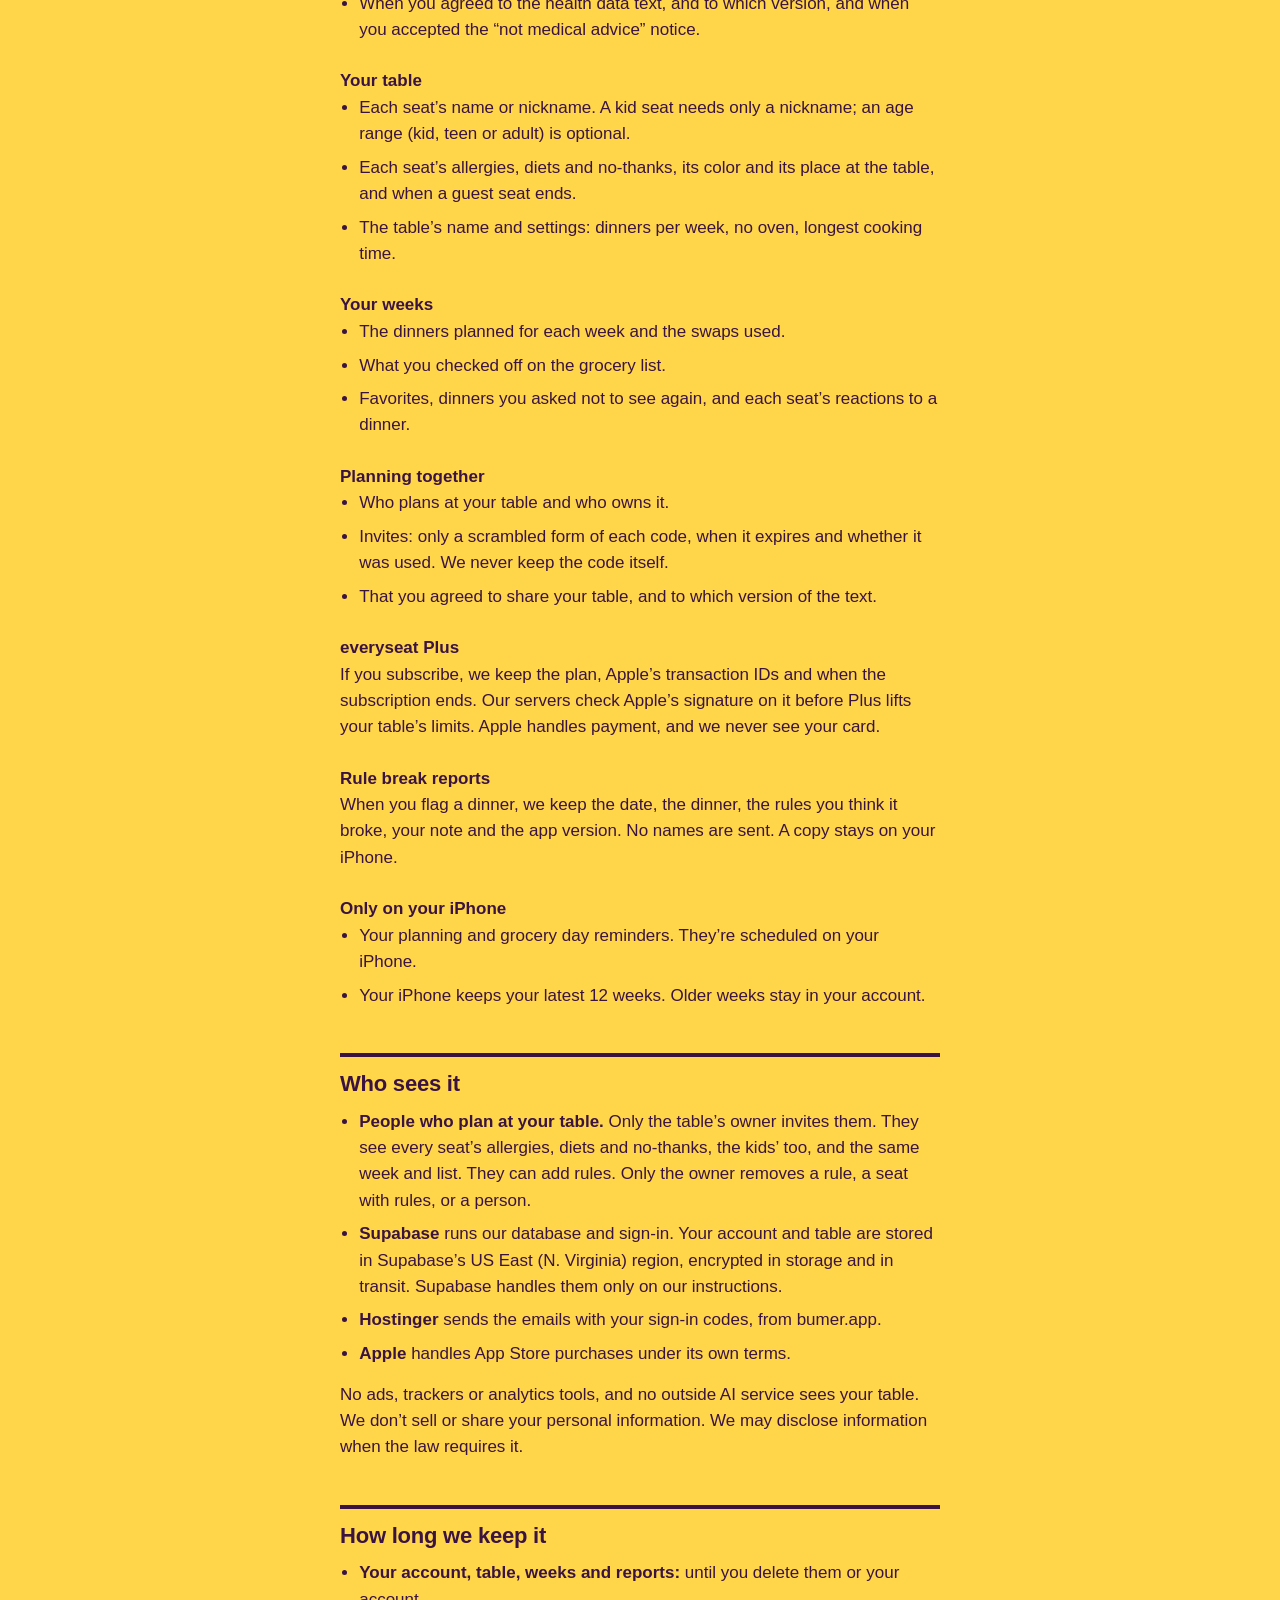
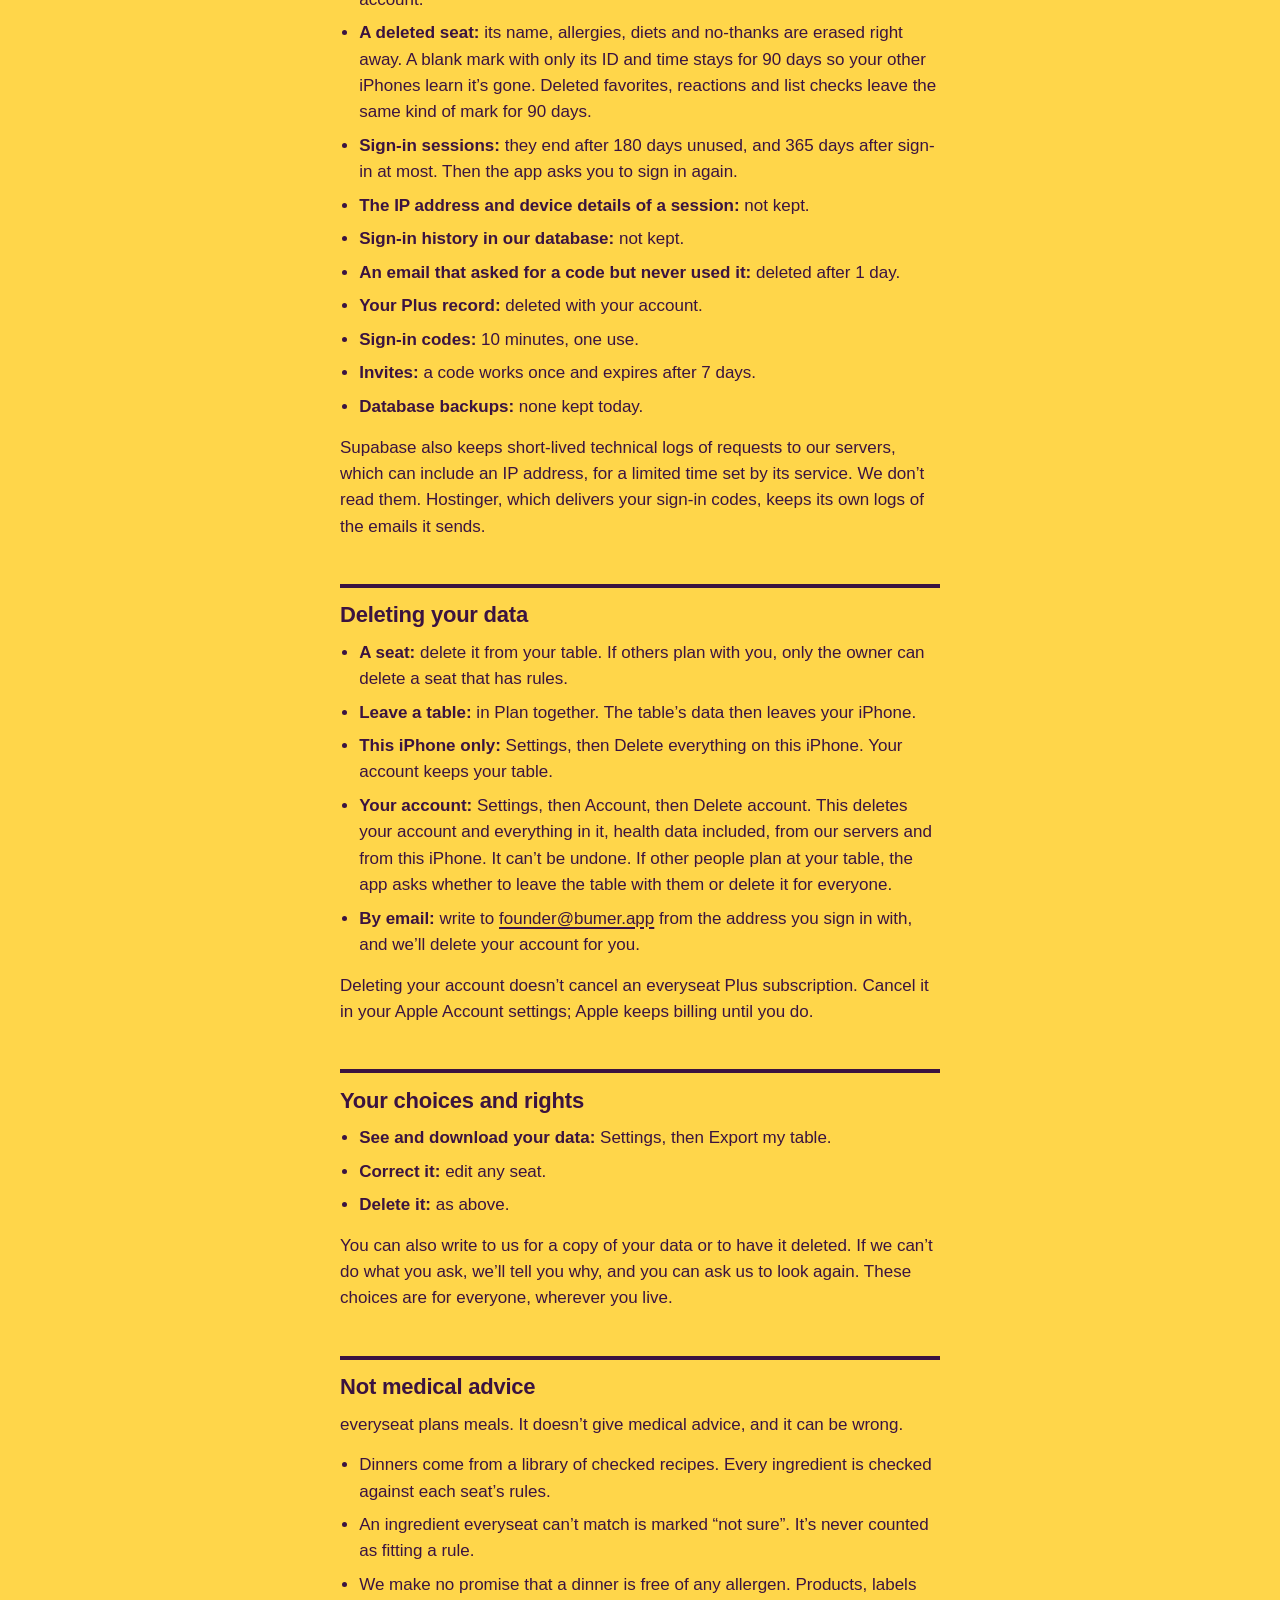
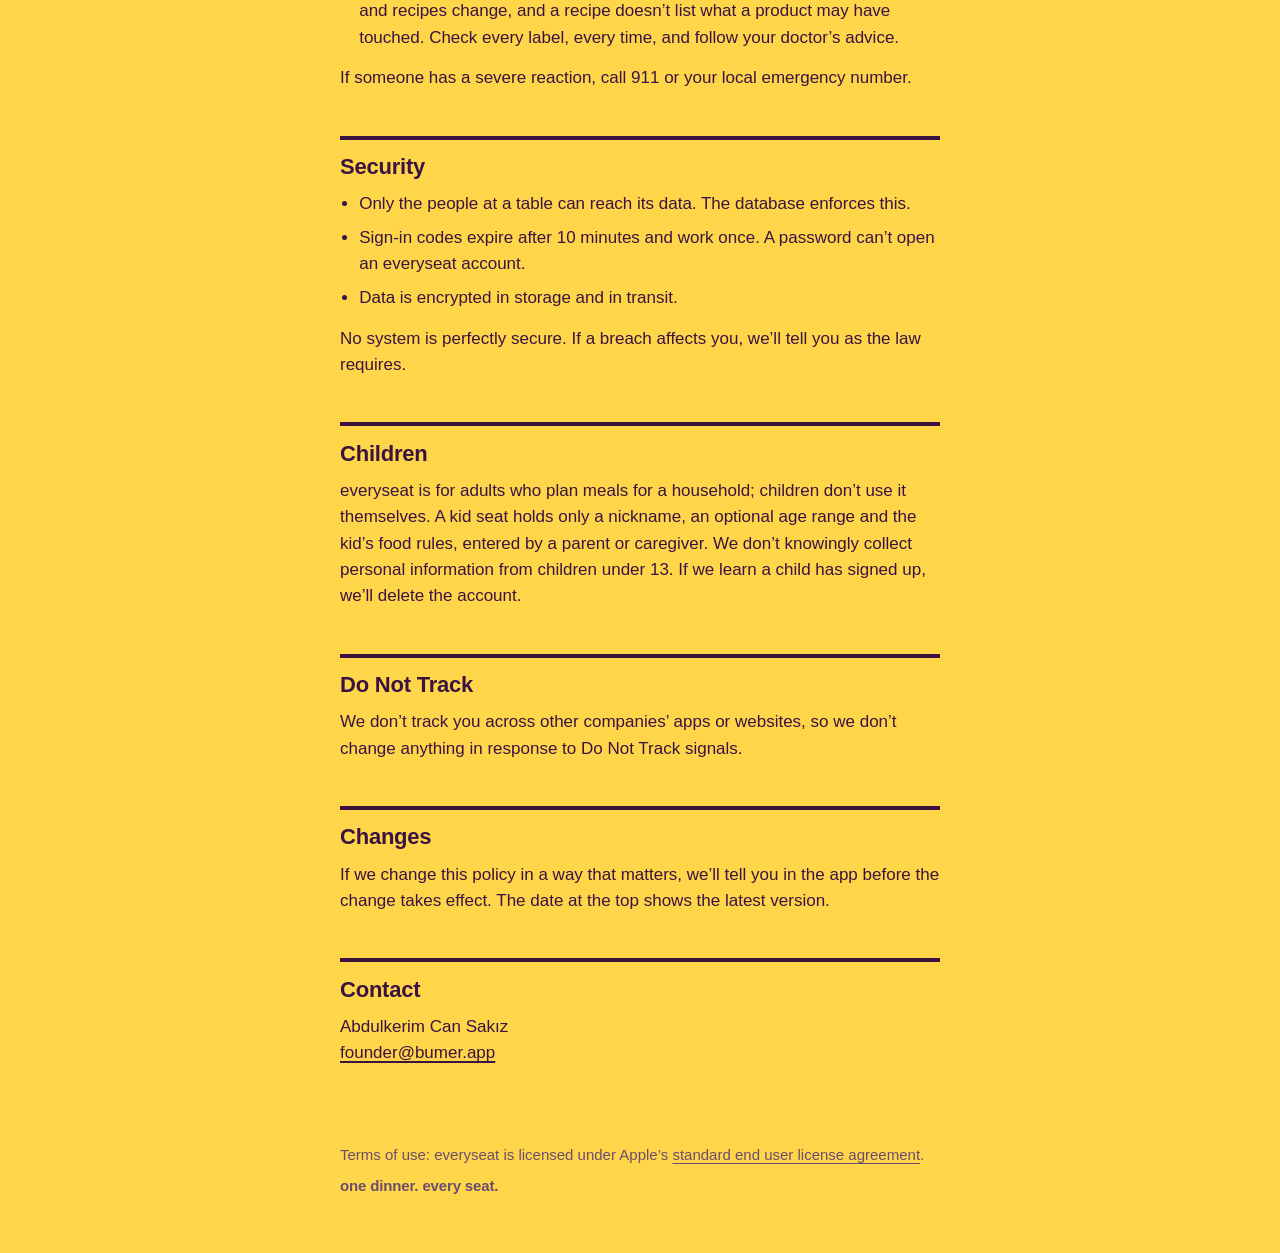
==== commit a49dd332: "Email provider's own logs on both privacy pages; Plus on a shared table (E4) Co-Authored-By: Claude " ====
--- a/everyseat/privacy/index.html
+++ b/everyseat/privacy/index.html
@@ -118,7 +118,7 @@
       <li><strong>Invites:</strong> a code works once and expires after 7 days.</li>
       <li><strong>Database backups:</strong> none kept today.</li>
     </ul>
-    <p>Supabase also keeps short-lived technical logs of requests to our servers, which can include an IP address, for a limited time set by its service. We don’t read them.</p>
+    <p>Supabase also keeps short-lived technical logs of requests to our servers, which can include an IP address, for a limited time set by its service. We don’t read them. Hostinger, which delivers your sign-in codes, keeps its own logs of the emails it sends.</p>
 
     <h2 id="delete">Deleting your data</h2>
     <ul>
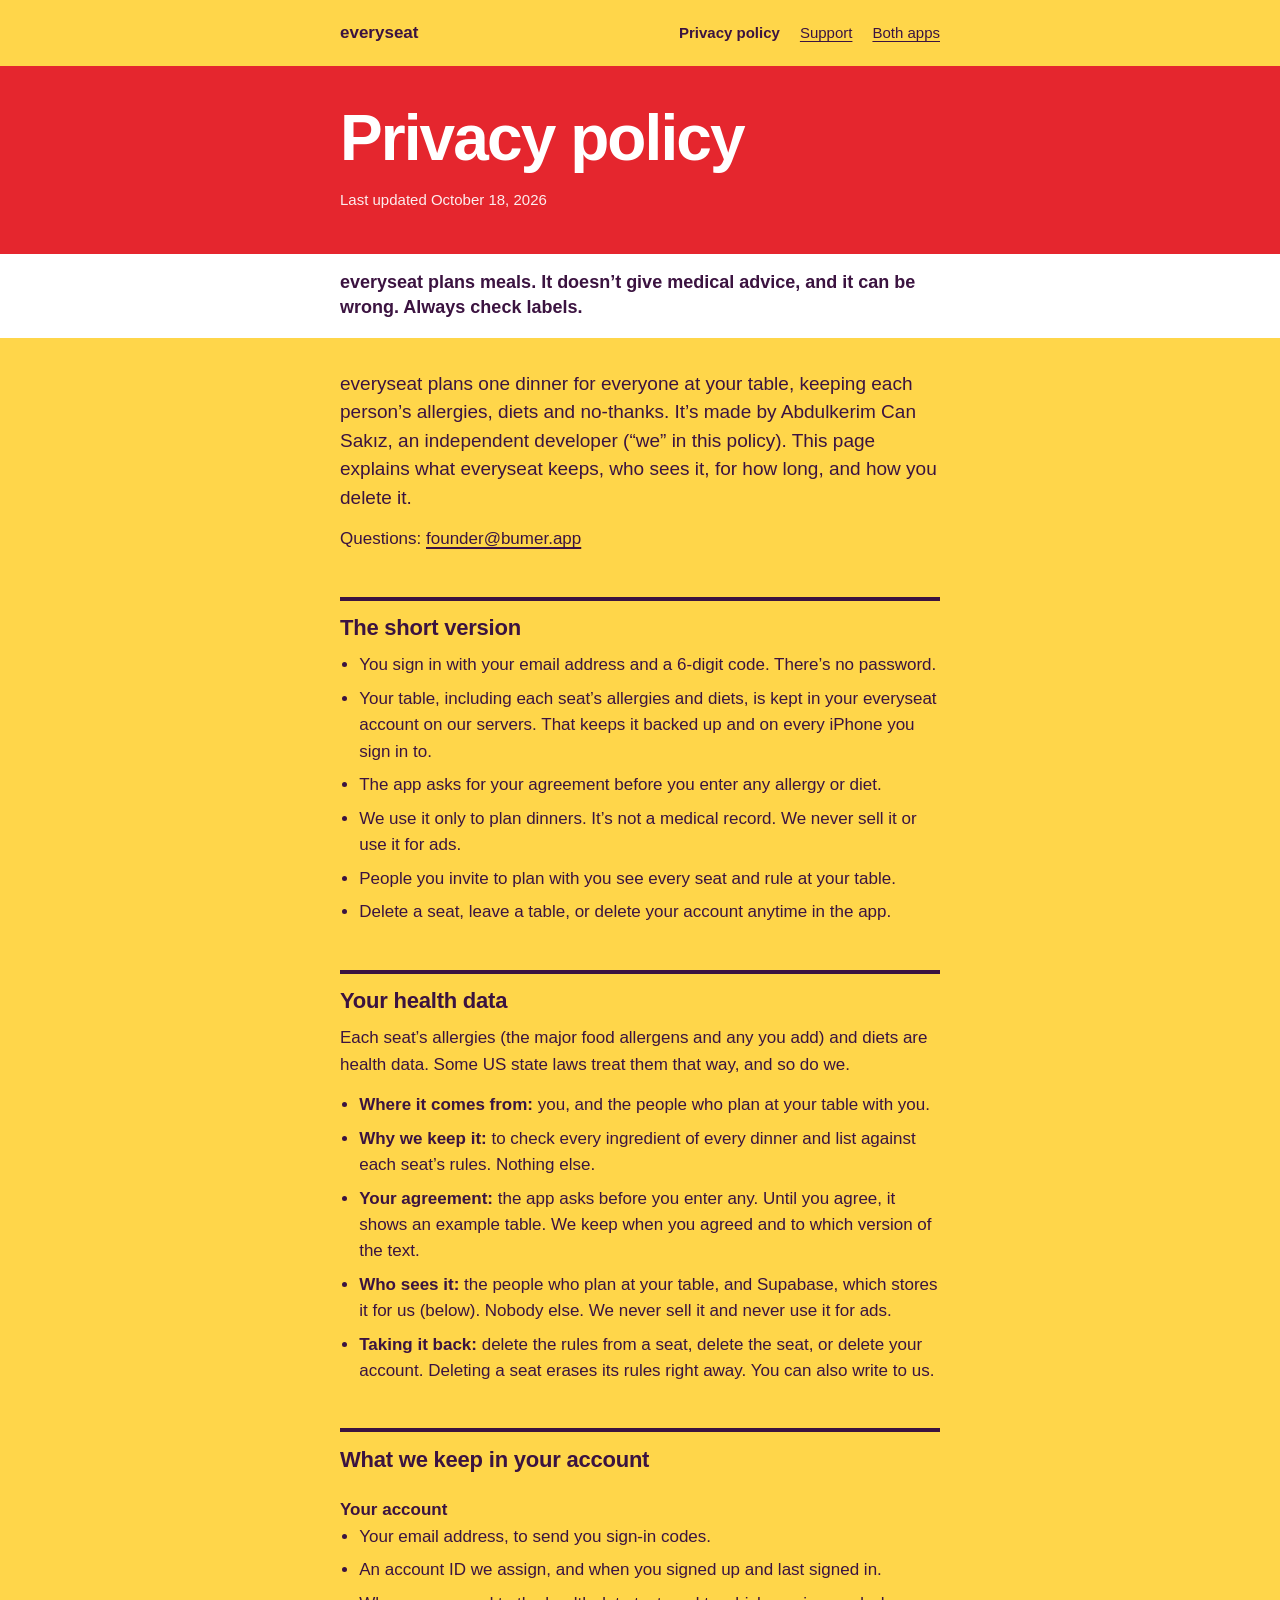
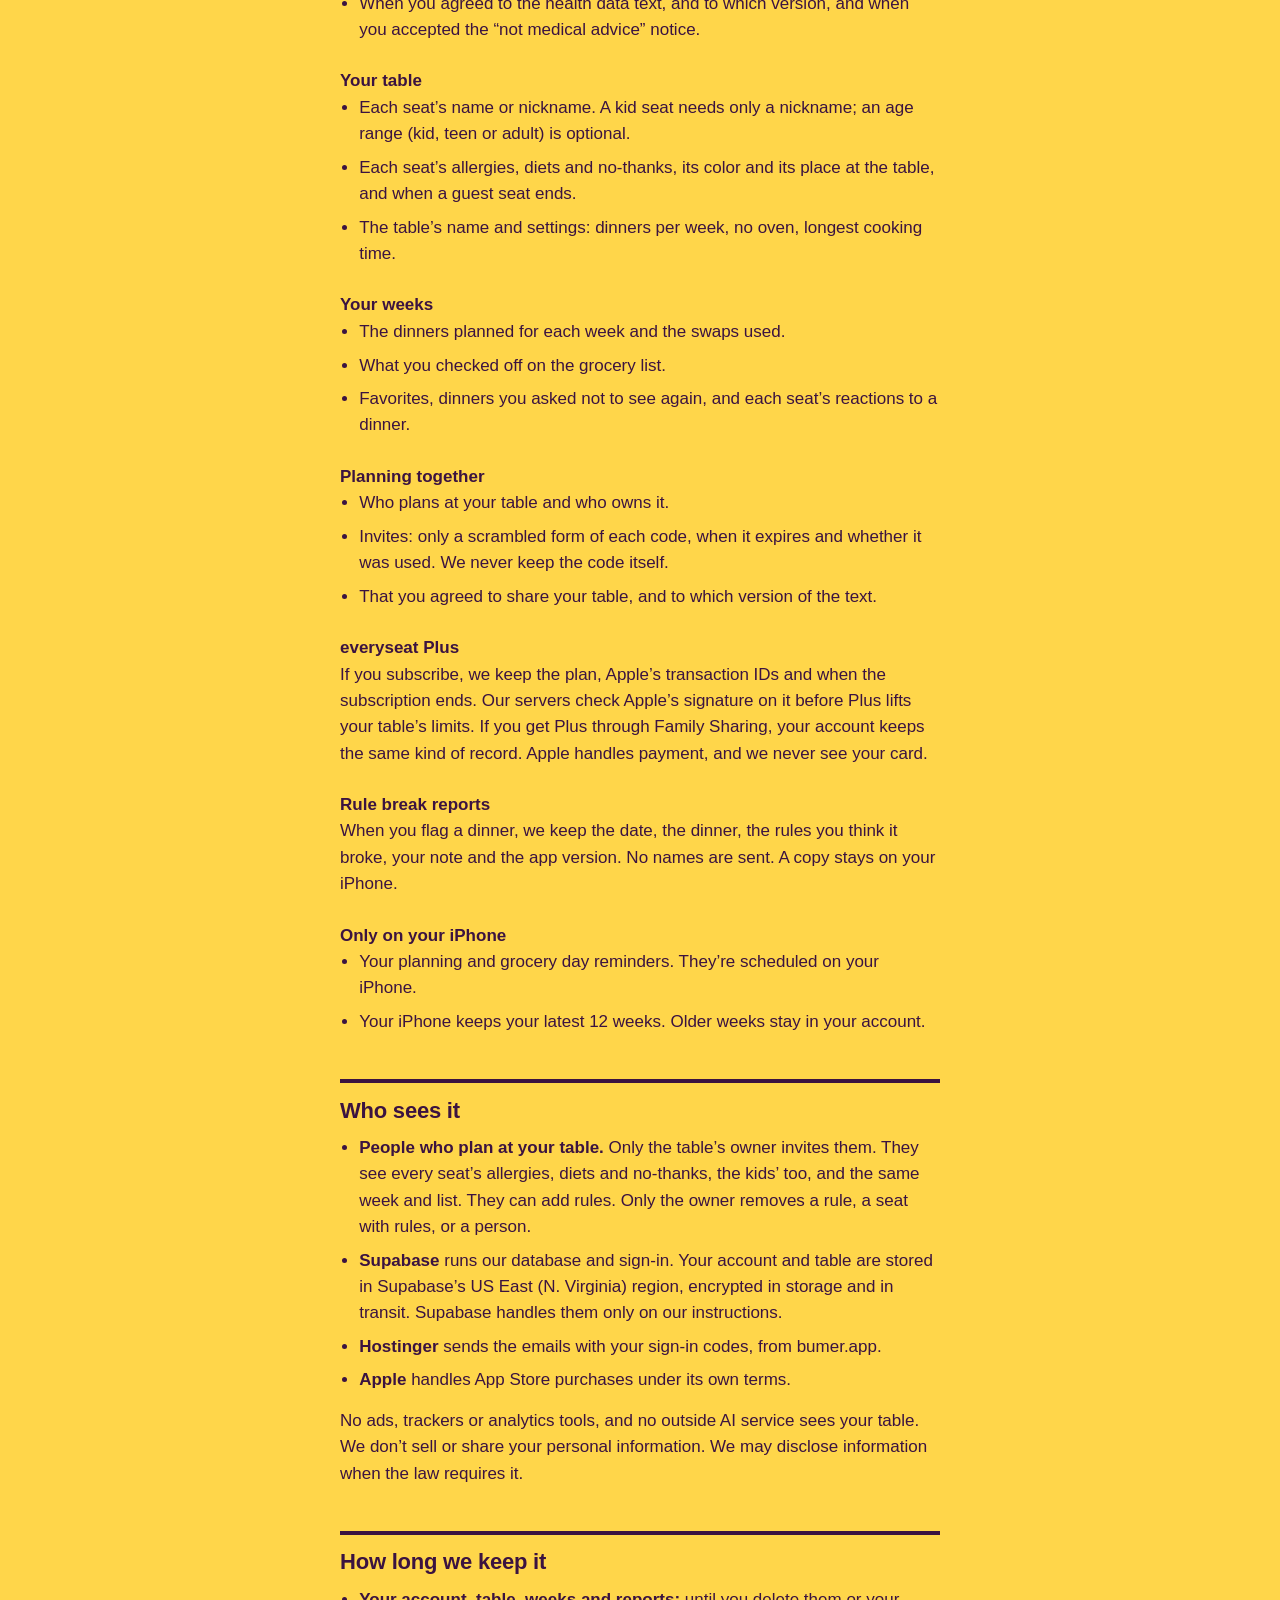
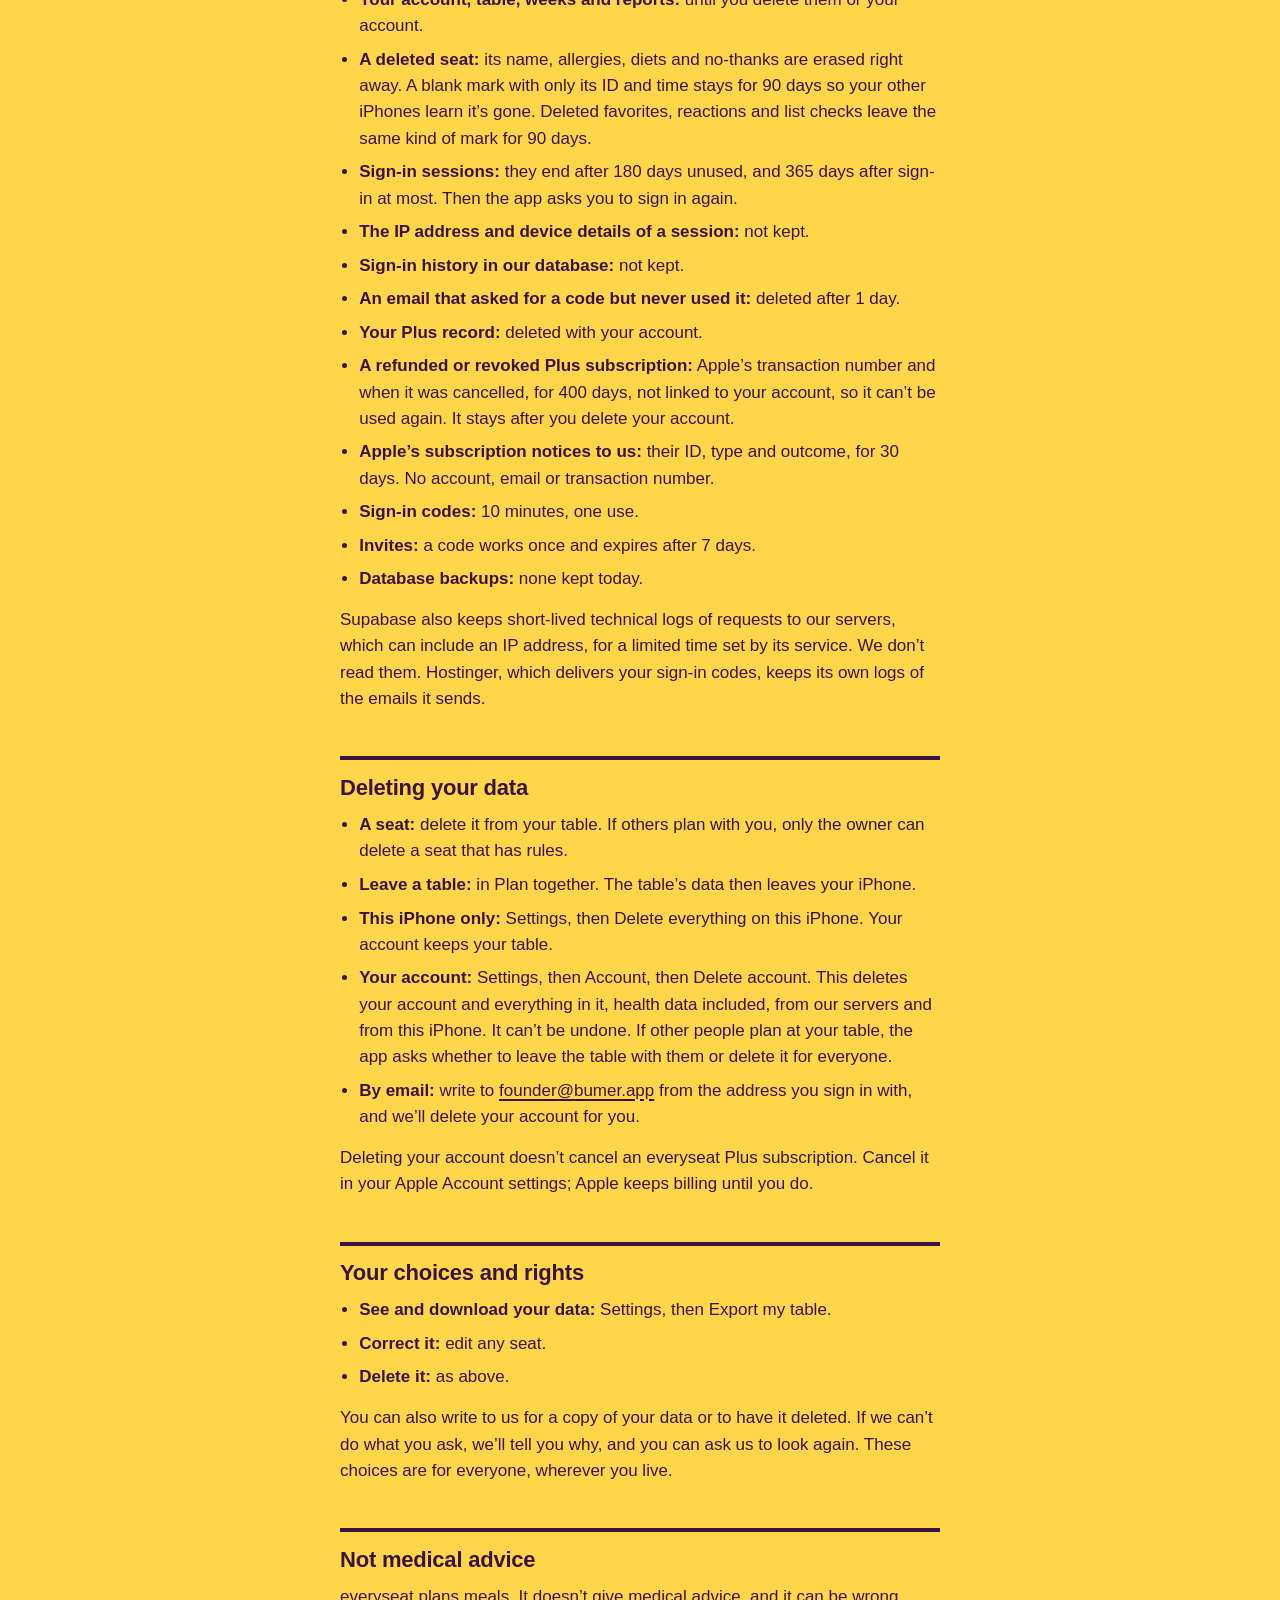
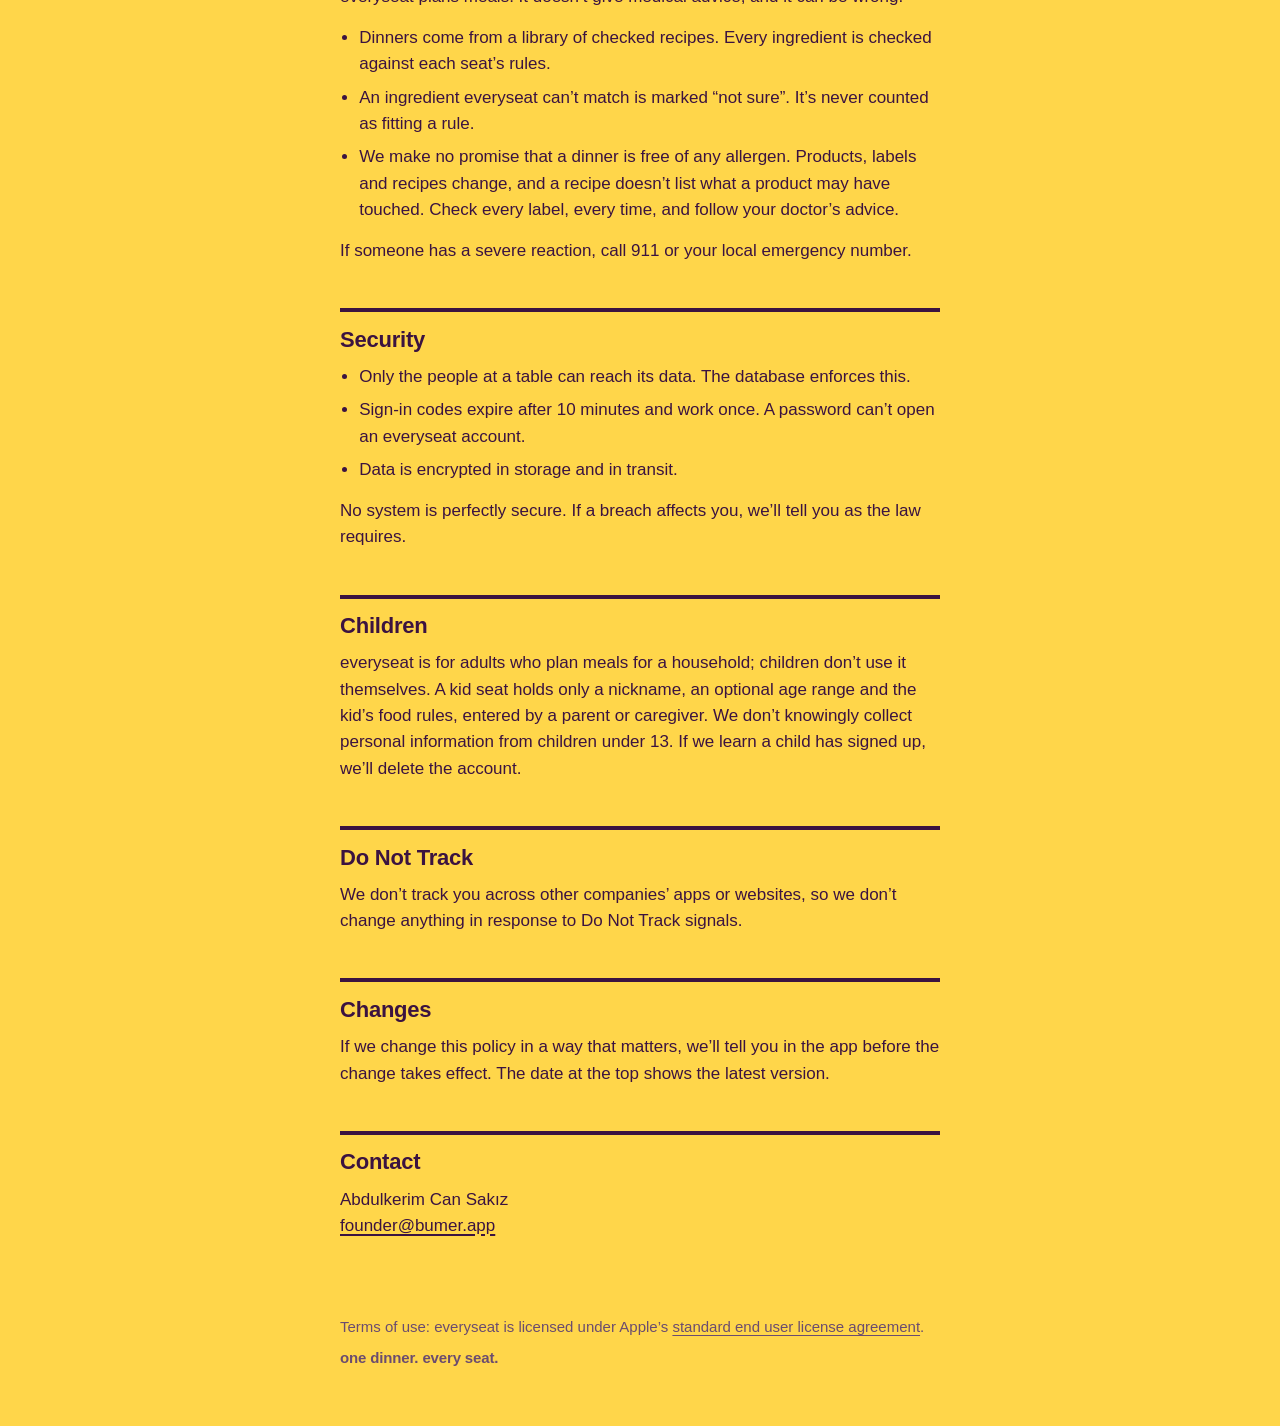
==== commit 9e3aed53: "everyseat privacy: refunded Plus kept 400 days unlinked; Apple's notices 30 days; Family Sharing (E4" ====
--- a/everyseat/privacy/index.html
+++ b/everyseat/privacy/index.html
@@ -85,7 +85,7 @@
     </ul>
 
     <h3>everyseat Plus</h3>
-    <p>If you subscribe, we keep the plan, Apple’s transaction IDs and when the subscription ends. Our servers check Apple’s signature on it before Plus lifts your table’s limits. Apple handles payment, and we never see your card.</p>
+    <p>If you subscribe, we keep the plan, Apple’s transaction IDs and when the subscription ends. Our servers check Apple’s signature on it before Plus lifts your table’s limits. If you get Plus through Family Sharing, your account keeps the same kind of record. Apple handles payment, and we never see your card.</p>
 
     <h3>Rule break reports</h3>
     <p>When you flag a dinner, we keep the date, the dinner, the rules you think it broke, your note and the app version. No names are sent. A copy stays on your iPhone.</p>
@@ -114,6 +114,8 @@
       <li><strong>Sign-in history in our database:</strong> not kept.</li>
       <li><strong>An email that asked for a code but never used it:</strong> deleted after 1 day.</li>
       <li><strong>Your Plus record:</strong> deleted with your account.</li>
+      <li><strong>A refunded or revoked Plus subscription:</strong> Apple’s transaction number and when it was cancelled, for 400 days, not linked to your account, so it can’t be used again. It stays after you delete your account.</li>
+      <li><strong>Apple’s subscription notices to us:</strong> their ID, type and outcome, for 30 days. No account, email or transaction number.</li>
       <li><strong>Sign-in codes:</strong> 10 minutes, one use.</li>
       <li><strong>Invites:</strong> a code works once and expires after 7 days.</li>
       <li><strong>Database backups:</strong> none kept today.</li>
